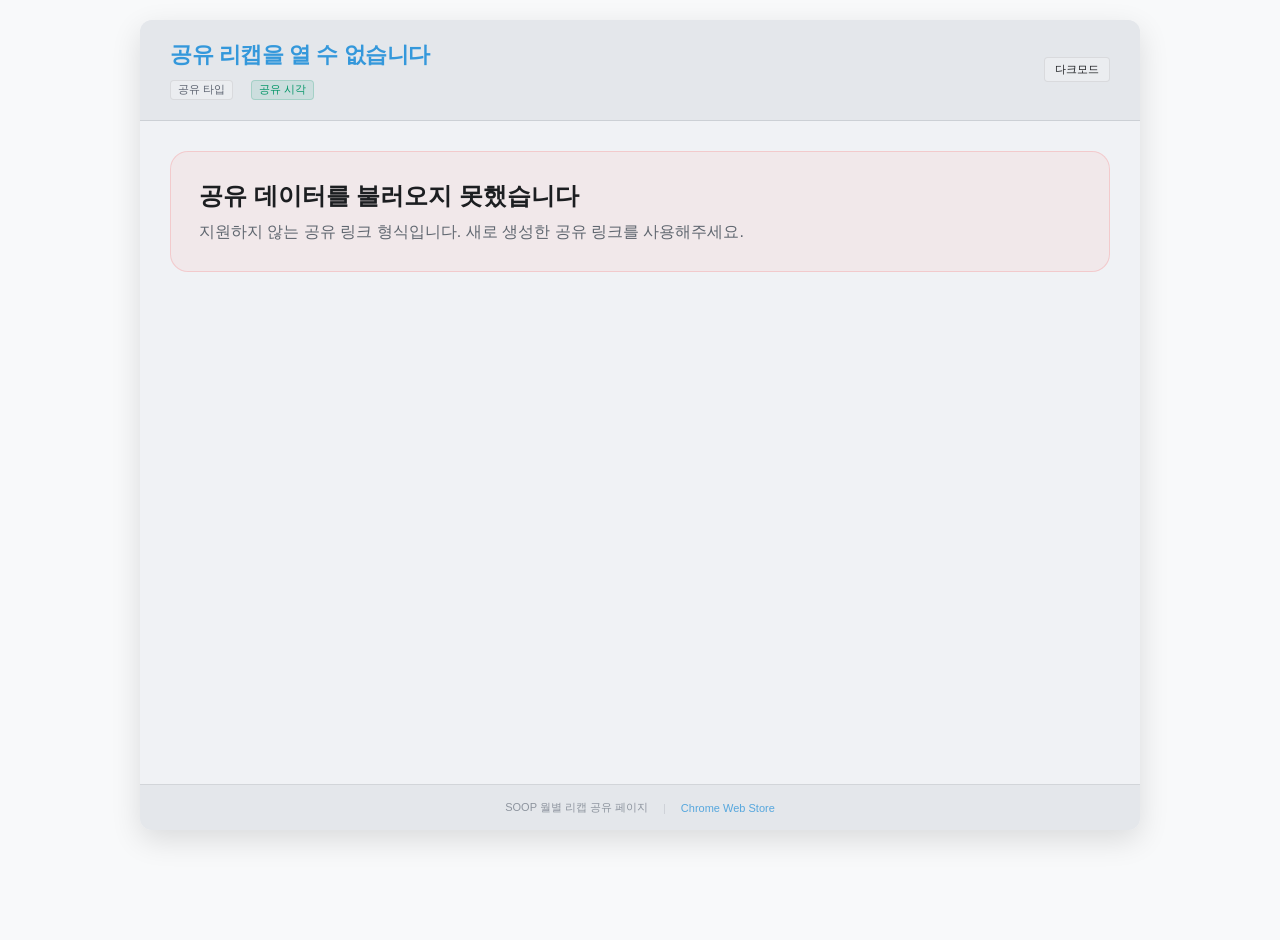
==== share.html @ abe5d18b "Use badge styles for share header meta" ====
<!DOCTYPE html>
<html lang="ko">

<head>
    <meta charset="UTF-8">
    <meta name="viewport" content="width=device-width, initial-scale=1.0">
    <title>SOOP Recap Share</title>
    <link rel="stylesheet" href="share.css">
</head>

<body class="light-theme">
        <div id="recap-container" class="share-recap-container">
        <div class="recap-modal-header">
            <div class="share-header-copy">
                <h1 id="share-title">월별 방송 데이터 리캡</h1>
                <div class="share-header-meta" aria-label="공유 메타 정보">
                    <span id="share-header-type" class="badge-base badge-all">공유 타입</span>
                    <span id="share-header-time" class="badge-base badge-complete">공유 시각</span>
                </div>
            </div>
            <div class="recap-modal-header-buttons">
                <button id="share-theme-toggle" type="button" aria-pressed="false">다크모드</button>
            </div>
        </div>

        <div class="recap-modal-body">
            <div id="share-error" class="share-error" hidden>
                <h2>공유 데이터를 불러오지 못했습니다</h2>
                <p id="share-error-message">링크 형식이 올바른지 다시 확인해주세요.</p>
            </div>

            <div id="share-content" hidden>
                <div class="share-proof-banner">
                    <span class="share-proof-label">인증 메시지</span>
                    <p id="share-proof-message-display" class="share-proof-message-display">-</p>
                </div>

                <div class="key-stats-grid share-key-stats-grid">
                    <article class="stat-card time">
                        <div class="label">총 시청시간</div>
                        <div class="value" id="summary-total-time">-</div>
                    </article>
                    <article class="stat-card days">
                        <div class="label">출석일</div>
                        <div class="value" id="summary-attendance">-</div>
                        </article>
                    </div>

                <section class="recap-section expanded">
                    <div class="recap-section-header">
                        <div class="recap-section-title">채널 순위 TOP 10</div>
                    </div>
                    <div class="recap-section-body share-section-body-visible">
                        <div id="ranking-list" class="rank-list share-rank-list"></div>
                    </div>
                </section>
            </div>
        </div>

        <div class="recap-footer">
            <span>SOOP 월별 리캡 공유 페이지</span>
            <span class="separator">|</span>
            <a href="https://chromewebstore.google.com/detail/soop-%EC%9B%94%EB%B3%84-%EB%A6%AC%EC%BA%A1/pncpjgfglndfmeamgbfjkdabogaikmio" target="_blank" rel="noreferrer noopener">Chrome Web Store</a>
        </div>
    </div>

    <script src="share.js" defer></script>
</body>

</html>
---- share.css ----
/* =================================================================
    테마 시스템 (Theme System Variables)
================================================================= */
:root {
    /* Dark Mode (Default) */
    --recap-bg-panel: #1f1f23;
    --recap-bg-header: #1f1f23;
    --recap-bg-body: #323239; /* Lighter background for body */
    --recap-bg-card: rgba(255, 255, 255, 0.08);
    --recap-bg-glass: rgba(255, 255, 255, 0.12);
    --recap-text-primary: #efeff1;
    --recap-text-secondary: #9ca3af;
    --recap-text-dim: #71717a;
    --recap-border: #66666e;
    --recap-border-soft: rgba(255, 255, 255, 0.08);
    --recap-accent: #5dade2;
    --recap-accent-soft: rgba(93, 173, 226, 0.45);
    --recap-shadow: rgba(0, 0, 0, 0.5);
    --recap-hover: #2e2e33;
    --recap-bg-card-hover: #1f1f23; /* Opaque deeper black for smooth transition */
}

.light-theme {
    /* Light Mode Overrides (Darker/Sleeker) */
    --recap-bg-panel: #f0f2f5;
    --recap-bg-header: #e4e7eb;
    --recap-bg-body: #f8f9fa; /* Light mode body background */
    --recap-bg-card: #f8f9fa; /* Softer off-white */
    --recap-bg-glass: rgba(255, 255, 255, 0.5); /* More translucent for soft look */
    --recap-text-primary: #1c1e21;
    --recap-text-secondary: #606770;
    --recap-text-dim: #8d949e;
    --recap-border: #ccd0d5;
    --recap-border-soft: rgba(0, 0, 0, 0.08); /* Darker border */
    --recap-accent: #3498db;
    --recap-accent-soft: rgba(52, 152, 219, 0.35);
    --recap-shadow: rgba(0, 0, 0, 0.12); /* Slightly stronger shadow */
    --recap-hover: #ebedf0;
    --recap-bg-card-hover: rgba(255, 255, 255, 0.8); /* Lighter on hover */
}

/* =================================================================
    모달 (Modal) 기본 스타일
================================================================= */
#recap-modal-backdrop {
    position: fixed;
    top: 0;
    left: 0;
    width: 100%;
    height: 100%;
    background-color: rgba(0, 0, 0, 0.6);
    z-index: 10000;
    display: flex;
    justify-content: center;
    align-items: center;
}

#recap-modal-panel {
    background-color: var(--recap-bg-panel);
    color: var(--recap-text-primary);
    width: 90%;
    max-width: 1000px;
    height: 90vh;
    border-radius: 12px;
    box-shadow: 0 10px 30px var(--recap-shadow);
    display: flex;
    flex-direction: column;
    overflow: hidden;
}

/* =================================================================
    이미지 렌더링 최적화 (Image Rendering Optimization)
================================================================= */
#recap-modal-panel img {
    image-rendering: -webkit-optimize-contrast; /* For Chrome/Webkit aliasing */
    image-rendering: high-quality;               /* Standard high-quality downscaling */
    backface-visibility: hidden;                /* Force GPU rendering to reduce jaggy edges */
    transform: translateZ(0);                   /* Hardware acceleration hint */
    object-fit: cover;                          /* Base fallback for aspect ratio */
    aspect-ratio: 1 / 1;                        /* Force square rendering */
}



/* =================================================================
    접근성 (Accessibility) 공통 스타일
================================================================= */
button:focus-visible,
select:focus-visible,
input:focus-visible {
    outline: 2px solid var(--recap-accent);
    outline-offset: 2px;
}

.recap-modal-header {
    padding: 15px 25px;
    border-bottom: 1px solid var(--recap-border);
    background-color: var(--recap-bg-header);
    display: flex;
    justify-content: space-between;
    align-items: center;
    flex-shrink: 0;
}

.recap-modal-header h1 {
    margin: 0;
    font-size: 20px;
    color: var(--recap-accent);
}

.recap-modal-header-buttons {
    display: flex;
    align-items: center;
    gap: 10px;
}

/* 헤더 아이콘 버튼 공통 스타일 */
/* 헤더 버튼 스타일 (텍스트) */
.recap-modal-header-buttons button {
    background-color: var(--recap-hover);
    border: 1px solid var(--recap-border-soft);
    color: var(--recap-text-primary);
    font-size: 11px;
    font-weight: 500;
    cursor: pointer;
    padding: 4px 10px;
    border-radius: 4px;
    display: inline-flex;
    align-items: center;
    justify-content: center;
    transition: all 0.2s cubic-bezier(0.4, 0, 0.2, 1);
    height: auto;
}

.recap-modal-header-buttons button:hover {
    background-color: var(--recap-hover);
    border-color: var(--recap-accent);
    color: var(--recap-accent);
    box-shadow: 0 2px 4px var(--recap-shadow);
}

.recap-modal-header-buttons button:active {
    transform: scale(0.98);
}

#recap-import-input {
    display: none;
}

.recap-modal-controls {
    display: flex;
    justify-content: center;
    align-items: center;
    gap: 15px;
    padding: 20px;
    border-bottom: 1px solid var(--recap-border);
    flex-shrink: 0;
}

.recap-modal-controls select,
#recap-fetch-button {
    padding: 10px 20px;
    border-radius: 8px;
    border: 1px solid var(--recap-border-soft);
    background-color: var(--recap-hover);
    color: var(--recap-text-primary);
    font-size: 15px;
    font-weight: 600;
    transition: all 0.25s cubic-bezier(0.4, 0, 0.2, 1);
    cursor: pointer;
}

#recap-fetch-button {
    background: linear-gradient(135deg, var(--recap-accent), #2980b9);
    color: white;
    border: none;
    box-shadow: 0 4px 12px var(--recap-shadow);
    padding: 10px 25px; /* Slightly wider */
}

.light-theme #recap-fetch-button {
    background: linear-gradient(135deg, #3498db, #2980b9);
    box-shadow: 0 4px 10px rgba(52, 152, 219, 0.3);
}

#recap-fetch-button:hover {
    transform: translateY(-1px);
    filter: brightness(1.1);
    box-shadow: 0 6px 20px var(--recap-shadow);
}

.light-theme #recap-fetch-button:hover {
    box-shadow: 0 6px 15px rgba(52, 152, 219, 0.4);
}

#recap-fetch-button:active {
    transform: translateY(1px) scale(0.98);
    box-shadow: 0 2px 8px var(--recap-shadow);
}

.recap-modal-body {
    padding: 20px;
    overflow-y: auto;
    flex-grow: 1;
}

#recap-loader {
    text-align: center;
    padding: 40px;
    font-size: 18px;
}

/* =================================================================
    섹션 (Section) 공통 스타일
================================================================= */
#recap-content-wrapper {
    display: flex;
    flex-direction: column;
    gap: 60px;
    padding: 30px 0;
}

/* 초기 안내 가이드 섹션 */
.recap-guide-container {
    display: flex;
    flex-direction: column;
    align-items: center;
    padding: 60px 20px;
    text-align: center;
    min-height: 480px;
    animation: fadeIn 0.6s ease-out;
}

.recap-guide-main {
    margin-bottom: 40px;
}

.recap-guide-title {
    font-size: 22px;
    font-weight: 800;
    color: var(--recap-text-primary);
    margin-bottom: 12px;
    letter-spacing: -0.5px;
}

.recap-guide-subtitle {
    font-size: 15px;
    color: var(--recap-text-secondary);
    line-height: 1.6;
}

.recap-guide-notice {
    max-width: 640px;
    padding: 24px;
    background-color: var(--recap-bg-body);
    border: 1px solid var(--recap-border-soft);
    border-radius: 16px;
    font-size: 13.5px;
    color: var(--recap-text-secondary);
    line-height: 1.7;
    text-align: left;
    position: relative;
    box-shadow: 0 10px 30px var(--recap-shadow);
}

.light-theme .recap-guide-notice {
    background-color: #fff;
    border-color: var(--recap-border);
    color: var(--recap-text-primary);
    box-shadow: 0 4px 20px rgba(0, 0, 0, 0.05);
}

.recap-guide-notice h3 {
    margin: 0 0 12px 0;
    font-size: 15px;
    font-weight: 800;
    color: var(--recap-accent);
    display: flex;
    align-items: center;
    gap: 8px;
}

.light-theme .recap-guide-notice h3 {
    color: #2980b9;
}

.recap-guide-notice p {
    margin: 6px 0;
}

.recap-guide-link {
    display: inline-block;
    margin-top: 10px;
    color: var(--recap-accent);
    text-decoration: none;
    font-weight: 600;
    border-bottom: 1px solid transparent;
    transition: all 0.2s ease;
}

.recap-guide-link:hover {
    border-bottom-color: var(--recap-accent);
    opacity: 0.8;
}

@keyframes fadeIn {
    from { opacity: 0; transform: translateY(10px); }
    to { opacity: 1; transform: translateY(0); }
}

.recap-section-header {
    display: flex;
    align-items: center;
    justify-content: space-between;
    margin-bottom: 12px;
    cursor: pointer;
    padding: 4px 8px;
    margin: -4px -8px 12px -8px;
    border-radius: 8px;
    transition: background-color 0.2s ease;
}

.recap-section-header:hover {
    background-color: var(--recap-hover);
}

.recap-show-more-btn {
    width: 100%;
    margin-top: 15px;
    padding: 10px;
    background: transparent !important;
    border: 1px solid var(--recap-border-soft) !important;
    color: var(--recap-text-secondary) !important;
    border-radius: 12px !important;
    font-size: 13px !important;
    font-weight: 600 !important;
    cursor: pointer !important;
    transition: all 0.2s ease;
    display: flex !important;
    align-items: center;
    justify-content: center;
    gap: 8px;
}

.recap-show-more-btn:hover {
    background-color: var(--recap-hover) !important;
    border-color: var(--recap-accent) !important;
    color: var(--recap-accent) !important;
    transform: translateY(-2px);
    box-shadow: 0 4px 12px var(--recap-shadow);
}

.recap-show-more-btn svg {
    transition: transform 0.3s ease;
}

.recap-show-more-btn.active svg {
    transform: rotate(180deg);
}

.recap-section {
    background-color: #121215;
    backdrop-filter: blur(15px);
    border: 1px solid var(--recap-border-soft);
    border-radius: 16px;
    padding: 25px;
    box-shadow: 0 4px 20px var(--recap-shadow);
    display: flex;
    flex-direction: column;
    gap: 20px;
    transition: transform 0.3s ease, box-shadow 0.3s ease;
    margin: 20px 0;
}

.light-theme .recap-section {
    background-color: var(--recap-bg-glass);
}

.recap-section:last-child {
    margin-bottom: 0;
}

.recap-section:hover {
    box-shadow: 0 8px 30px var(--recap-shadow);
}

.recap-section-header {
    display: flex;
    justify-content: space-between;
    align-items: center;
    margin-bottom: 5px;
}

.recap-section-title {
    font-size: 16px;
    font-weight: 800;
    color: var(--recap-accent);
    display: flex;
    align-items: center;
    gap: 10px;
    flex-shrink: 0;
}

.toggle-indicator {
    color: var(--recap-text-dim);
    transition: transform 0.3s cubic-bezier(0.4, 0, 0.2, 1);
    display: flex;
    align-items: center;
    justify-content: center;
}

.recap-section.expanded .toggle-indicator {
    transform: rotate(180deg);
    color: var(--recap-accent);
}

.recap-section-title svg {
    color: var(--recap-accent);
}

.recap-section-title::after {
    content: '';
    display: block;
    width: 20px;
    height: 2px;
    background: var(--recap-accent);
    border-radius: 2px;
    margin-left: 5px;
    opacity: 0.5;
}

.recap-section-body {
    max-height: 0;
    overflow: hidden;
    opacity: 0;
    display: flex;
    flex-direction: column;
    transition: max-height 0.4s cubic-bezier(0.4, 0, 0.2, 1), opacity 0.3s ease, margin-top 0.4s ease;
    margin-top: 0;
}

.recap-section.expanded .recap-section-body {
    max-height: 5000px;
    /* 충분히 큰 값으로 설정 */
    opacity: 1;
}

.section-label {
    font-size: 24px;
    font-weight: bold;
    text-align: center;
    margin-bottom: 20px;
    color: var(--recap-text-primary);
}

#screenshot-title-temp {
    font-size: 24px;
    font-weight: bold;
    text-align: center;
    margin-bottom: 20px;
    color: var(--recap-text-primary);
}

/* =================================================================
   콘텐츠 공통 스타일
================================================================= */
.section-title {
    font-size: 20px;
    font-weight: bold;
    margin-bottom: 15px;
}

.expand-button {
    width: 100%;
    padding: 10px;
    background-color: var(--recap-hover);
    color: var(--recap-text-primary);
    border: 1px solid var(--recap-border);
    border-radius: 6px;
    cursor: pointer;
    margin-top: 15px;
    margin-bottom: 10px;
}

.recap-profile-header {
    display: flex;
    align-items: center;
    gap: 20px;
    margin-bottom: 20px;
}

.recap-profile-header .profile-pic {
    width: 70px;
    height: 70px;
    border-radius: 50%;
    border: 3px solid var(--recap-accent);
}

.recap-profile-header .profile-name {
    font-size: 24px;
    font-weight: bold;
}

/* =================================================================
   ✨ 재사용 가능한 효과 (Shine Effect)
================================================================= */
@keyframes shine {
    100% {
        left: 200%;
    }
}

/* 그림자 효과가 필요한 요소에 이 클래스를 추가합니다. */
.shine-effect {
    /* CSS 변수를 사용하여 그림자 색상 정의 (JS에서 동적 주입 위함) */
    --shine-color-solid: rgb(181, 164, 46);
    --shine-color-glow: rgba(255, 202, 97, 0.4);
    --shine-color-glow-outer: rgba(181, 164, 46, 0.2);

    box-shadow: 0 0 15px var(--shine-color-glow), 0 0 30px var(--shine-color-glow-outer);
    border: 1px solid var(--shine-color-solid);
}

/* 반짝이는 애니메이션 효과 (::before 가상요소 사용) */
.stat-card.days.perfect-attendance::before,
.shine-effect .streamer-card-bg::before {
    content: '';
    position: absolute;
    top: 0;
    left: -100%;
    width: 100%;
    height: 100%;
    background: linear-gradient(120deg, rgba(255, 255, 255, 0) 20%, rgba(255, 255, 255, 0.3) 50%, rgba(255, 255, 255, 0) 80%);
    z-index: 1;
    animation: shine 3s infinite linear;
    transform: skewX(-25deg);
}


/* =================================================================
   핵심 통계 카드 (Key Stats)
================================================================= */
.key-stats-grid {
    display: grid;
    grid-template-columns: 1fr 1fr;
    gap: 20px;
    margin-bottom: 20px;
}

.stat-card {
    border-radius: 12px;
    padding: 24px 20px;
    text-align: center;
    color: var(--recap-text-primary);
    background: var(--recap-bg-glass);
    backdrop-filter: blur(12px);
    -webkit-backdrop-filter: blur(12px);
    border: 1px solid var(--recap-border-soft);
    box-shadow: 0 8px 32px 0 var(--recap-shadow);
    transition: all 0.3s cubic-bezier(0.4, 0, 0.2, 1);
    position: relative;
    overflow: hidden;
}

.stat-card:hover {
    transform: translateY(-4px);
    border-color: var(--recap-accent);
    box-shadow: 0 12px 40px 0 var(--recap-shadow);
}

/* --- Dark Mode (Default) --- */
.stat-card.time {
    background: linear-gradient(135deg, rgba(255, 154, 158, 0.35) 0%, var(--recap-bg-glass) 100%);
    border-color: rgba(255, 154, 158, 0.4);
}

.stat-card.days {
    background: linear-gradient(135deg, rgba(82, 172, 230, 0.5) 0%, var(--recap-bg-glass) 100%);
    border-color: rgba(82, 172, 230, 0.6);
}

/* --- Light Mode Overrides --- */
.light-theme .stat-card.time {
    background: linear-gradient(135deg, #ffd6d6 0%, #f7f9fa 100%);
    border-color: #ff9a9e;
    box-shadow: 0 4px 15px rgba(255, 154, 158, 0.2);
}

.light-theme .stat-card.days {
    background: linear-gradient(135deg, #d8eeff 0%, #f7f9fa 100%);
    border-color: #3498db;
    box-shadow: 0 4px 15px rgba(52, 152, 219, 0.2);
}

.stat-card.days.perfect-attendance {
    box-shadow: 0 0 25px var(--recap-accent-soft);
    border: 2px solid var(--recap-accent);
}

.stat-gauge-container {
    width: 100%;
    height: 6px;
    background: rgba(255, 255, 255, 0.1);
    border-radius: 10px;
    margin-top: 15px;
    overflow: hidden;
    position: relative;
}

.stat-gauge-fill {
    height: 100%;
    border-radius: 10px;
    transition: width 1s cubic-bezier(0.34, 1.56, 0.64, 1);
    background: linear-gradient(90deg, var(--recap-accent), #a1c4fd);
    border: none !important;
    outline: none !important;
    box-shadow: none !important;
}

.stat-card.time .stat-gauge-fill {
    background: linear-gradient(90deg, #ff9a9e, #fad0c4);
    box-shadow: 0 0 10px rgba(255, 154, 158, 0.4);
}

.stat-card.days .stat-gauge-fill {
    background: linear-gradient(90deg, #3498db, #a1c4fd);
    box-shadow: 0 0 10px rgba(52, 152, 219, 0.4);
}

.stat-card .label {
    font-size: 14px;
    opacity: 0.8;
}

.stat-card .value {
    font-size: 48px;
    font-weight: bold;
    line-height: 1.1;
}

.stat-card .unit {
    font-size: 24px;
    margin-left: 5px;
}

/* =================================================================
   많이 본 방송 (Top Streamers)
================================================================= */

.top-streamers-container {
    display: flex;
    gap: 15px;
    height: 320px;
    margin-bottom: 15px;
}

.streamer-card {
    background-color: var(--recap-bg-glass);
    border: 1px solid var(--recap-border-soft); /* 1px width, dynamic color applied via JS */
    border-radius: 16px;
    padding: 20px;
    display: flex;
    flex-direction: column;
    align-items: center;
    justify-content: center;
    gap: 15px;
    position: relative;
    overflow: hidden;
    transition: all 0.3s cubic-bezier(0.4, 0, 0.2, 1);
    backdrop-filter: blur(12px);
    -webkit-backdrop-filter: blur(12px);
    box-shadow: 0 4px 20px var(--recap-shadow);
    z-index: 10;
}

.light-theme .streamer-card {
    background-color: rgba(215, 218, 222, 0.98); /* Further deepened off-grey for even better contrast */
    box-shadow: 0 4px 15px rgba(0, 0, 0, 0.1);
}

.streamer-card:hover {
    transform: translateY(-8px);
    box-shadow: 0 12px 30px var(--recap-shadow);
    border-color: var(--recap-accent);
}

.streamer-card-bg {
    position: absolute;
    top: 0;
    left: 0;
    width: 100%;
    height: 100%;
    z-index: -1;
    opacity: 0.8;
    background-size: cover;
    background-position: center;
    transition: transform 0.5s ease;
}

.streamer-card-content {
    position: relative;
    z-index: 2;
    color: #fff; /* Default white for dark mode */
    text-align: center;
    text-shadow: 0 1px 4px rgba(0,0,0,0.3);
}

.light-theme .streamer-card-content {
    color: var(--recap-text-primary);
    text-shadow: none; /* Shadow removed for cleaner look in light mode */
}

.streamer-card-avatar {
    width: 65%;
    max-width: 110px;
    height: auto;
    aspect-ratio: 1 / 1;
    border-radius: 50%;
    border: 1px solid var(--recap-border-soft);
    box-shadow: 0 4px 10px var(--recap-shadow);
    object-fit: cover;
    z-index: 2;
    transition: transform 0.3s ease;
}

.streamer-card-name,
.streamer-card-time {
    text-shadow: 0 2px 4px rgba(0, 0, 0, 0.5); /* Softened shadow for dark mode */
}

.light-theme .streamer-card-name,
.light-theme .streamer-card-time {
    text-shadow: none !important; /* Sharp text for light mode */
}

.streamer-card-name {
    font-weight: bold;
}

.streamer-card-time {
    opacity: 0.95;
}

.streamer-col-1 {
    flex: 2;
}

.streamer-col-2 {
    flex: 1;
}

.streamer-col-3 {
    flex: 1;
    display: flex;
    flex-direction: column;
    gap: 15px;
}

.streamer-col-3 .streamer-card {
    flex: 1;
}

.streamer-col-1 .streamer-card-avatar {
    width: 75%;
    max-width: 180px;
    height: auto;
    aspect-ratio: 1 / 1;
    margin-bottom: 18px;
}

.streamer-col-2 .streamer-card-avatar {
    width: 70%;
    max-width: 150px;
    height: auto;
    aspect-ratio: 1 / 1;
    margin-bottom: 15px;
}

.streamer-col-3 .streamer-card-avatar {
    width: 65%;
    max-width: 110px;
    height: auto;
    aspect-ratio: 1 / 1;
    margin-bottom: 10px;
}

.streamer-col-1 .streamer-card-name {
    font-size: 40px;
}

.streamer-col-1 .streamer-card-time {
    font-size: 30px;
    margin-top: 5px;
}

.streamer-col-2 .streamer-card-name {
    font-size: 30px;
}

.streamer-col-2 .streamer-card-time {
    font-size: 20px;
    margin-top: 5px;
}

.streamer-col-3 .streamer-card-name {
    font-size: 20px;
}

.streamer-col-3 .streamer-card-time {
    font-size: 16px;
}

/* 1등 카드 아바타에 글로우 효과 적용 */
.streamer-card[data-rank="1"] .streamer-card-avatar {
    --rank1-border-color: #ffd760;
    /* ❗ 애니메이션을 위한 기본 색상 변수 추가 (rgba 사용) */
    --rank1-glow-color-start: rgba(255, 215, 96, 0.5);
    --rank1-glow-color-end: rgba(255, 215, 96, 0.7);

    border-color: var(--rank1-border-color);
}

/* =================================================================
   카테고리 (Category)
================================================================= */
.category-grid {
    display: grid;
    grid-template-columns: repeat(auto-fill, minmax(140px, 1fr)); /* Use auto-fill to prevent stretching */
    gap: 15px;
}

.category-grid+.category-grid {
    margin-top: 15px;
}

.category-card {
    border-radius: 8px;
    background-size: cover;
    background-position: center;
    position: relative;
    overflow: hidden;
    display: flex;
    flex-direction: column;
    justify-content: flex-end;
    padding: 10px;
    background-color: var(--recap-bg-card);
    aspect-ratio: 3 / 4;
    cursor: pointer;
    transition: transform 0.2s ease, box-shadow 0.2s ease;
}

.category-card:hover {
    transform: translateY(-2px);
    box-shadow: 0 4px 12px var(--recap-shadow);
}

.category-card::after {
    content: '';
    position: absolute;
    top: 0;
    left: 0;
    right: 0;
    bottom: 0;
    background: linear-gradient(to top, rgba(0, 0, 0, 0.8) 0%, rgba(0, 0, 0, 0) 50%);
    border-radius: 8px;
}

.category-info {
    z-index: 2;
    color: white;
    font-weight: bold;
    font-size: 14px;
    text-shadow: 1px 1px 3px rgba(0, 0, 0, 0.7);
}

.category-info .rank {
    font-size: 18px;
}

.category-info .percent {
    font-size: 12px;
    opacity: 0.8;
}


/* =================================================================
   기타 정보 및 차트 (Other Info & Charts)
================================================================= */
/* Rankings Styling */
.rank-item-more {
    display: none;
}

.recap-section.expanded .rank-item-more {
    display: flex;
}

.rank-list {
    display: flex;
    flex-direction: column;
    gap: 8px;
    padding: 15px;
    background: #1c1c21; /* Lightened from #111114 (Layer 2) */
    border-radius: 12px;
    border: 1px solid var(--recap-border-soft);
    box-shadow: 0 4px 12px var(--recap-shadow);
}

.light-theme .rank-list {
    background-color: var(--recap-bg-panel); /* Matched with calendar's light theme background */
    border-color: var(--recap-border);
}

.rank-item {
    position: relative;
    display: flex;
    align-items: center;
    padding: 10px 16px;
    background: var(--recap-hover); /* Using a more distinct hover-like color for items */
    border-radius: 8px;
    overflow: hidden;
    transition: all 0.2s ease;
}

.rank-item:hover {
    transform: translateX(5px);
    background: var(--recap-bg-card);
}

.rank-item-bar {
    position: absolute;
    top: 0;
    left: 0;
    height: 100%;
    /* Clean, solid gradient (removed sparkle/glow) */
    background: linear-gradient(90deg, 
        rgba(93, 173, 226, 0.7) 0%, 
        rgba(93, 173, 226, 0.3) 100%
    );
    z-index: 1;
    transition: width 1.2s cubic-bezier(0.34, 1.56, 0.64, 1);
}

.rank-item:hover .rank-item-bar {
    /* Increased vibrancy on hover while remaining flat */
    background: linear-gradient(90deg, 
        rgba(93, 173, 226, 0.9) 0%, 
        rgba(93, 173, 226, 0.5) 100%
    );
}

.rank-item-content {
    position: relative;
    z-index: 2;
    display: flex;
    align-items: center;
    width: 100%;
    gap: 15px;
}

.rank-item-number {
    font-size: 15px;
    font-weight: 800; /* Bolder for maximum readability */
    color: var(--recap-text-primary); /* Brighter color */
    width: 28px;
    font-style: italic;
    opacity: 1; /* Ensure full visibility */
    letter-spacing: -0.5px;
}

.rank-item[data-rank="1"] .rank-item-number {
    color: #ffca28; /* Brighter gold */
    font-size: 20px;
    text-shadow: 0 0 10px rgba(255, 202, 40, 0.4);
}

.rank-item[data-rank="2"] .rank-item-number {
    color: #e0e0e0; /* Brighter silver */
    font-size: 18px;
    text-shadow: 0 0 8px rgba(255, 255, 255, 0.2);
}

.rank-item[data-rank="3"] .rank-item-number {
    color: #cd7f32; /* Richer bronze */
    font-size: 17px;
    text-shadow: 0 0 8px rgba(205, 127, 50, 0.3);
}

.light-theme .rank-item-number {
    color: var(--recap-text-primary); /* Use primary text for better contrast in light mode */
}

.light-theme .rank-item[data-rank="2"] .rank-item-number {
    color: #7f8c8d; /* Much darker silver for light theme */
}

.light-theme .rank-item[data-rank="3"] .rank-item-number {
    color: #a0522d; /* Much darker bronze for light theme */
}

.rank-item-avatar {
    width: 36px;
    height: 36px;
    border-radius: 50%;
    border: 2px solid var(--recap-border-soft);
    background-color: var(--recap-bg-card);
    object-fit: cover;
    aspect-ratio: 1 / 1;
}

.rank-item-name {
    font-size: 15px;
    font-weight: 600;
    color: var(--recap-text-primary);
}

.rank-item-stats {
    margin-left: auto;
    display: flex;
    flex-direction: column;
    align-items: flex-end;
    gap: 2px;
    text-align: right;
}

.rank-item-time {
    font-size: 15px;
    font-weight: bold;
    color: var(--recap-accent);
    line-height: 1.2;
}

.rank-item-time span {
    font-size: 11px;
    color: var(--recap-text-secondary);
    font-weight: normal;
    margin-left: 1px;
}

.rank-item-share {
    font-size: 11px;
    color: var(--recap-text-secondary);
    font-weight: 500;
    opacity: 0.8;
}

.share-percent {
    color: var(--recap-text-primary);
    font-weight: 600;
    margin-left: 4px;
}

/* Compact Rank Items (Rank 5+) */
.rank-item.compact {
    padding: 6px 12px;
}

.rank-item.compact .rank-item-content {
    gap: 10px;
}

.rank-item.compact .rank-item-avatar {
    width: 28px;
    height: 28px;
    border-width: 1px;
}

.rank-item.compact .rank-item-number {
    width: 20px;
    font-size: 12px;
}

.rank-item.compact .rank-item-name {
    font-size: 13px;
}

.rank-item.compact .rank-item-time {
    font-size: 13px;
}

.rank-item.compact .rank-item-share {
    font-size: 10px;
}

/* Calendar View Styles */
.calendar-wrapper {
    width: 100%;
    margin-top: 10px;
    background-color: #1c1c21; /* Lightened from #111114 (Layer 2) */
    border: 1px solid var(--recap-border-soft);
    border-radius: 12px;
    padding: 15px;
    box-sizing: border-box;
    box-shadow: 0 4px 12px var(--recap-shadow);
}

.light-theme .calendar-wrapper {
    background-color: var(--recap-bg-panel); /* More distinct gray in light mode */
    border-color: var(--recap-border);
}

.calendar-header {
    display: grid;
    grid-template-columns: repeat(7, 1fr);
    text-align: center;
    font-weight: bold;
    margin-bottom: 10px;
    color: var(--recap-text-secondary);
}

.calendar-header div.sunday {
    color: #ff6b6b;
}

.calendar-grid {
    display: grid;
    grid-template-columns: repeat(7, 1fr);
    gap: 8px;
}

.calendar-day {
    aspect-ratio: 1;
    background-color: rgba(255, 255, 255, 0.02);
    border: 1px solid var(--recap-border);
    border-radius: 8px;
    position: relative;
    overflow: hidden;
    transition: all 0.2s cubic-bezier(0.4, 0, 0.2, 1);
    cursor: pointer;
    box-sizing: border-box;
    background-clip: padding-box;
}

.calendar-day.empty {
    background-color: transparent;
    pointer-events: none;
}

/* Date Number Position */
.calendar-day .date {
    position: absolute;
    top: 4px;
    left: 6px;
    font-size: 11px;
    font-weight: bold;
    color: var(--recap-text-secondary);
    z-index: 2;
    text-shadow: 0px 0px 2px var(--recap-bg-panel);
}

.calendar-day.has-data .date {
    color: var(--recap-text-primary);
}

/* Vertical Bar */
.calendar-bar {
    position: absolute;
    bottom: 1px;
    left: 1px;
    width: calc(100% - 2px);
    max-height: calc(100% - 2px);
    /* Matched with rank-item-bar style (vibrant but flat) */
    background: linear-gradient(to top, 
        rgba(93, 173, 226, 0.8) 0%, 
        rgba(93, 173, 226, 0.35) 100%
    );
    transition: height 0.6s cubic-bezier(0.34, 1.56, 0.64, 1), opacity 0.2s, border-radius 0.2s;
    border-radius: 0 0 7px 7px;
}

.calendar-bar.full {
    border-radius: 7px;
}

/* Hover Effects */
.calendar-day:not(.no-data):hover {
    border-color: var(--recap-accent);
    transform: translateY(-2px);
    z-index: 10;
    box-shadow: 0 8px 16px var(--recap-shadow);
    background-color: var(--recap-bg-card);
}

.calendar-day:not(.no-data):hover .calendar-bar {
    /* Increased vibrancy on hover */
    background: linear-gradient(to top, 
        rgba(93, 173, 226, 0.95) 0%, 
        rgba(93, 173, 226, 0.5) 100%
    );
}

.calendar-day.no-data {
    opacity: 0.3;
}

/* Avatar in Calendar */
.calendar-avatar-container {
    position: absolute;
    top: 5%;
    right: 5%;
    z-index: 5;
    width: 35%;
    max-width: 40px;
    height: auto;
    aspect-ratio: 1 / 1;
}

.calendar-avatar {
    width: 100%;
    height: 100%;
    border-radius: 50%;
    object-fit: cover;
    border: 1px solid var(--recap-border-soft);
    box-shadow: 0 2px 4px var(--recap-shadow);
}

.calendar-avatar-placeholder {
    width: 100%;
    height: 100%;
    border-radius: 50%;
    background-color: rgba(255, 255, 255, 0.1);
}

/* --- Calendar Custom Tooltip --- */
.calendar-tooltip {
    position: fixed;
    z-index: 10000;
    pointer-events: none;
    background: var(--recap-bg-panel);
    backdrop-filter: blur(10px);
    border: 1px solid var(--recap-border-soft);
    border-radius: 12px;
    padding: 12px 16px;
    color: var(--recap-text-primary);
    box-shadow: 0 10px 25px var(--recap-shadow);
    display: none;
    min-width: 200px;
    transition: opacity 0.2s ease, transform 0.2s ease;
    opacity: 0;
    transform: translateY(10px);
}

.calendar-tooltip.visible {
    display: block;
    opacity: 1;
    transform: translateY(0);
}

.calendar-tooltip .tooltip-date {
    font-size: 14px;
    font-weight: bold;
    color: var(--recap-accent);
    margin-bottom: 8px;
    border-bottom: 1px solid var(--recap-border-soft);
    padding-bottom: 6px;
}

.calendar-tooltip .tooltip-stat {
    display: flex;
    align-items: center;
    gap: 10px;
    margin-bottom: 8px;
}

.calendar-tooltip .tooltip-label {
    font-size: 12px;
    color: var(--recap-text-secondary);
    width: 60px;
}

.calendar-tooltip .tooltip-value {
    font-size: 14px;
    font-weight: 500;
}

.calendar-tooltip .tooltip-streamer {
    display: flex;
    align-items: center;
    gap: 8px;
    margin-top: 4px;
    background: var(--recap-bg-card);
    padding: 6px 10px;
    border-radius: 8px;
}

.calendar-tooltip .tooltip-streamer-avatar {
    width: 24px;
    height: 24px;
    border-radius: 50%;
    object-fit: cover; /* Maintain aspect ratio */
    border: 1px solid var(--recap-border-soft);
}

.calendar-tooltip .tooltip-streamer-name {
    font-size: 13px;
    font-weight: bold;
}

.calendar-tooltip .tooltip-streamer-time {
    font-size: 11px;
    color: var(--recap-text-secondary);
    margin-left: auto;
}

/* --- Rank Tooltip Styles --- */
.rank-tooltip {
    position: fixed;
    z-index: 10001;
    pointer-events: none;
    background: var(--recap-bg-panel);
    backdrop-filter: blur(12px);
    border: 1px solid var(--recap-border-soft);
    border-radius: 8px;
    padding: 8px 10px;
    color: var(--recap-text-primary);
    box-shadow: 0 8px 25px var(--recap-shadow);
    display: none;
    min-width: 140px;
    transition: opacity 0.25s cubic-bezier(0.4, 0, 0.2, 1), transform 0.25s cubic-bezier(0.4, 0, 0.2, 1);
    opacity: 0;
    transform: translateY(10px);
}

.rank-tooltip.visible {
    display: block;
    opacity: 1;
    transform: translateY(0);
}

.rank-tooltip-grid {
    display: grid;
    grid-template-columns: repeat(3, 1fr);
    gap: 6px;
}

.rank-tooltip-item {
    display: flex;
    flex-direction: column;
    align-items: center;
    gap: 4px;
    padding: 6px 4px;
    border-radius: 8px;
    background: rgba(255, 255, 255, 0.03);
    transition: background 0.2s ease, opacity 0.2s ease;
}

.rank-tooltip-item.is-zero {
    opacity: 0.25;
    filter: grayscale(1);
}

.rank-tooltip-item.rank-1 { border-top: 3px solid #ffcc33; }
.rank-tooltip-item.rank-2 { border-top: 3px solid #cccccc; }
.rank-tooltip-item.rank-3 { border-top: 3px solid #cd7f32; }

.rank-badge {
    width: 18px;
    height: 18px;
    border-radius: 50%;
    display: flex;
    align-items: center;
    justify-content: center;
    font-size: 10px;
    font-weight: 900;
    color: #1f1f23;
}

.rank-1 .rank-badge { background: linear-gradient(135deg, #ffcc33, #ffb31a); box-shadow: 0 2px 8px rgba(255, 204, 51, 0.4); }
.rank-2 .rank-badge { background: linear-gradient(135deg, #cccccc, #b3b3b3); box-shadow: 0 2px 8px rgba(204, 204, 204, 0.4); }
.rank-3 .rank-badge { background: linear-gradient(135deg, #cd7f32, #b87333); box-shadow: 0 2px 8px rgba(205, 127, 50, 0.4); }

.rank-value {
    font-size: 14px;
    font-weight: 800;
}

.rank-value span {
    font-size: 11px;
    font-weight: 400;
    color: var(--recap-text-secondary);
    margin-left: 2px;
}

.rank-tooltip-empty {
    text-align: center;
    color: var(--recap-text-dim);
    font-size: 13px;
    padding: 10px 0;
}


.light-theme .rank-badge {
    color: #fff;
}



/* 헤더 아이콘 버튼에 공유 버튼 추가 */
/* Removed duplicate 20px rule */
/* 인증 확인 UI 스타일 */
#recap-verify-container {
    padding: 30px;
    text-align: center;
}

#recap-verify-container h3 {
    margin-top: 0;
    color: var(--recap-text-secondary);
    font-weight: normal;
}

#recap-verify-input {
    width: 100%;
    height: 100px;
    background-color: var(--recap-bg-card);
    border: 1px solid var(--recap-border);
    color: var(--recap-text-primary);
    padding: 10px;
    border-radius: 8px;
    resize: vertical;
}

#recap-verify-button {
    padding: 10px 20px;
    font-size: 16px;
    background-color: #1abc9c;
    border-color: #1abc9c;
    color: white;
    border-radius: 6px;
    cursor: pointer;
}

#recap-verify-button:hover {
    background-color: #16a085;
}

/* 공유 카드 스타일 */
.share-card {
    border: 1px solid var(--recap-border);
    border-radius: 8px;
    margin: 10px;
}

.share-card-header {
    background-color: var(--recap-hover);
    padding: 15px;
    font-size: 18px;
    font-weight: bold;
    border-bottom: 1px solid var(--recap-border);
    border-radius: 8px 8px 0 0;
}

.share-card-body {
    padding: 20px;
    display: flex;
    flex-direction: column;
    gap: 20px;
}

.share-info-item {
    display: flex;
    justify-content: space-between;
    align-items: center;
}

.share-info-item.column {
    flex-direction: column;
    align-items: flex-start;
    gap: 10px;
}

.share-info-item .label {
    color: var(--recap-text-secondary);
}

.share-info-item .value {
    font-weight: bold;
    font-size: 18px;
}

.share-info-item .value.total-time {
    color: var(--recap-accent);
}

.share-info-item.proof {
    background-color: var(--recap-bg-card);
    padding: 15px;
    border-radius: 6px;
    flex-direction: column;
    align-items: flex-start;
    gap: 8px;
}

.share-info-item .value.proof-msg {
    font-size: 16px;
    font-weight: normal;
    color: var(--recap-text-primary);
}

.share-card-footer {
    background-color: #27ae60;
    color: white;
    text-align: center;
    padding: 10px;
    font-size: 14px;
    border-radius: 0 0 8px 8px;
}

.shared-streamer-list {
    list-style: none;
    padding: 0;
    width: 100%;
    margin: 0;
}

.shared-streamer {
    display: flex;
    align-items: center;
    padding: 8px 0;
    border-bottom: 1px solid var(--recap-border-soft);
}

.shared-streamer:last-child {
    border-bottom: none;
}

.shared-rank {
    color: var(--recap-text-secondary);
    width: 30px;
    font-style: italic;
}

.shared-name {
    flex-grow: 1;
}

.shared-time {
    color: var(--recap-text-secondary);
}

.share-manager-panel {
    max-width: 560px;
}

.share-manager-body {
    padding: 22px;
    display: flex;
    flex-direction: column;
    gap: 16px;
}

.share-manager-description {
    margin: 0;
    color: var(--recap-text-secondary);
    line-height: 1.5;
}

.share-summary-grid {
    display: grid;
    grid-template-columns: repeat(2, minmax(0, 1fr));
    gap: 12px;
}

.share-summary-item {
    background: var(--recap-bg-card);
    border: 1px solid var(--recap-border-soft);
    border-radius: 12px;
    padding: 14px 16px;
    display: flex;
    flex-direction: column;
    gap: 6px;
}

.share-summary-item .label {
    color: var(--recap-text-secondary);
    font-size: 13px;
}

.share-summary-item strong {
    color: var(--recap-text-primary);
    font-size: 17px;
}

.share-link-label {
    color: var(--recap-text-secondary);
    font-size: 13px;
    font-weight: 600;
}

.share-link-output {
    width: 100%;
    box-sizing: border-box;
    background-color: var(--recap-bg-card);
    border: 1px solid var(--recap-border);
    color: var(--recap-text-primary);
    padding: 12px 14px;
    border-radius: 10px;
    font-size: 13px;
}

.share-action-row {
    display: grid;
    grid-template-columns: repeat(3, minmax(0, 1fr));
    gap: 10px;
}

.share-action-row .screenshot-option-btn {
    min-height: 46px;
    border-radius: 12px;
    border: 1px solid var(--recap-border-soft);
    background-color: var(--recap-bg-card);
    color: var(--recap-text-primary);
    font-size: 14px;
    font-weight: 600;
}

.share-status-message {
    margin: 0;
    font-size: 13px;
    line-height: 1.5;
    color: var(--recap-text-secondary);
}

.share-status-message[data-mode="warning"] {
    color: #f59e0b;
}

.share-status-message[data-mode="ready"] {
    color: #10b981;
}

/* Prevent Confetti canvas from blocking interactions */
body>canvas {
    pointer-events: none !important;
    z-index: 9999;
}

/* =================================================================
   백업 관련 스타일 (Backup)
================================================================= */

/* 백업 인디케이터 */
.backup-indicator {
    font-size: 14px;
    color: var(--recap-text-dim);
    cursor: default;
    margin-left: 6px;
    transition: color 0.3s;
    vertical-align: middle;
}

.backup-indicator.has-backup {
    color: #27ae60;
}

/* 백업 데이터 표시 배너 (Muted for better focus) */
.backup-notice {
    display: flex;
    align-items: center;
    gap: 8px;
    padding: 8px 12px;
    background-color: rgba(255, 255, 255, 0.05); /* Subtle overlay for dark mode */
    border: 1px solid var(--recap-border-soft);
    border-radius: 8px;
    margin-bottom: 16px;
    font-size: 13px;
    color: var(--recap-text-secondary);
    transition: all 0.2s ease;
}

.light-theme .backup-notice {
    background-color: var(--recap-hover); /* Soft gray for light mode */
    border-color: var(--recap-border);
    color: var(--recap-text-secondary);
}

.backup-notice-icon {
    font-size: 16px;
    opacity: 0.8;
}

/* 백업 관리 오버레이 */
.backup-manager-overlay {
    position: fixed;
    top: 0;
    left: 0;
    right: 0;
    bottom: 0;
    background-color: rgba(0, 0, 0, 0.7);
    z-index: 10001;
    display: flex;
    justify-content: center;
    align-items: center;
}

.backup-manager-panel {
    background-color: var(--recap-bg-panel);
    border-radius: 12px;
    width: 90%;
    max-width: 480px;
    max-height: 80vh;
    overflow-y: auto;
    box-shadow: 0 10px 30px var(--recap-shadow);
    max-height: 85vh;
    border-radius: 20px;
    display: flex;
    flex-direction: column;
    overflow: hidden;
    box-shadow: 0 25px 50px var(--recap-shadow);
    animation: panelSlideUp 0.35s cubic-bezier(0.4, 0, 0.2, 1);
}

.backup-manager-header {
    padding: 20px 25px;
    border-bottom: 1px solid var(--recap-border);
    background-color: var(--recap-bg-header);
    display: flex;
    justify-content: space-between;
    align-items: center;
}

@keyframes panelSlideUp {
    from {
        opacity: 0;
        transform: translateY(30px) scale(0.98);
    }

    to {
        opacity: 1;
        transform: translateY(0) scale(1);
    }
}

@media (max-width: 640px) {
    .share-summary-grid,
    .share-action-row {
        grid-template-columns: 1fr;
    }
}

.backup-manager-header h2 {
    margin: 0;
    font-size: 18px;
    color: var(--recap-accent);
}

.backup-manager-close {
    background: none;
    border: none;
    color: var(--recap-text-primary);
    font-size: 20px;
    cursor: pointer;
    padding: 4px 8px;
}

.backup-manager-close:hover {
    color: #ff6b6b;
}

/* 스크린샷 옵션 버튼 */
.screenshot-option-btn {
    display: flex;
    align-items: center;
    justify-content: center;
    cursor: pointer;
    transition: transform 0.2s ease, box-shadow 0.2s ease, border-color 0.2s ease, background-color 0.2s ease;
}

.screenshot-option-btn:hover {
    background-color: var(--recap-border);
    border-color: var(--recap-accent);
    transform: translateY(-2px);
    box-shadow: 0 4px 12px var(--recap-shadow);
}

/* 백업 토글 스위치 */
.backup-manager-toggle {
    display: flex;
    justify-content: space-between;
    align-items: center;
    padding: 12px 20px;
    border-bottom: 1px solid var(--recap-border);
    font-size: 14px;
    color: var(--recap-text-primary);
}

.backup-switch {
    position: relative;
    display: inline-block;
    width: 42px;
    height: 22px;
}

.backup-switch input {
    opacity: 0;
    width: 0;
    height: 0;
}

.backup-switch-slider {
    position: absolute;
    cursor: pointer;
    top: 0;
    left: 0;
    right: 0;
    bottom: 0;
    background-color: var(--recap-border);
    border-radius: 22px;
    transition: background-color 0.3s;
}

.backup-switch-slider::before {
    content: "";
    position: absolute;
    height: 16px;
    width: 16px;
    left: 3px;
    bottom: 3px;
    background-color: var(--recap-text-primary);
    border-radius: 50%;
    transition: transform 0.3s;
}

.backup-switch input:checked+.backup-switch-slider {
    background-color: #27ae60;
}

.backup-switch input:checked+.backup-switch-slider::before {
    transform: translateX(20px);
}

.backup-manager-actions {
    display: flex;
    gap: 10px;
    padding: 15px 20px;
    border-bottom: 1px solid var(--recap-border);
    flex-wrap: wrap;
}

.backup-manager-actions button,
.backup-manager-actions label {
    display: flex;
    align-items: center;
    justify-content: center;
    gap: 6px;
    padding: 8px 14px;
    border-radius: 6px;
    border: 1px solid var(--recap-border);
    background-color: var(--recap-hover);
    color: var(--recap-text-primary);
    cursor: pointer;
    font-size: 14px;
    transition: background-color 0.2s;
}

.backup-manager-actions button:hover,
.backup-manager-actions label:hover {
    background-color: var(--recap-border);
}

#backup-delete-all-btn {
    border-color: #ff6b6b;
    color: #ff6b6b;
}

#backup-delete-all-btn:hover {
    background-color: rgba(255, 107, 107, 0.15);
}

.backup-manager-stats {
    padding: 10px 20px;
    color: var(--recap-text-secondary);
    font-size: 13px;
    display: flex;
    justify-content: space-between;
}

.backup-manager-list {
    padding: 10px 12px 20px;
}

.backup-item {
    display: flex;
    justify-content: space-between;
    align-items: center;
    padding: 10px 12px;
    background-color: var(--recap-bg-card);
    border-radius: 4px;
    margin-bottom: 4px;
}

.backup-item-info {
    display: grid;
    grid-template-columns: 85px 155px minmax(0, 1fr); /* 너비 최적화 및 유연한 date 영역 */
    align-items: center;
    gap: 8px;
    flex-grow: 1;
    overflow: hidden;
}

.backup-item-month-text {
    font-size: 15px;
    font-weight: 700;
    color: var(--recap-text-primary);
    white-space: nowrap;
}

.backup-item-badges {
    display: flex;
    align-items: center;
    gap: 12px; /* 유형 그룹과 상태 배지 간의 간격 */
}

.backup-item-types {
    display: flex;
    align-items: center;
    gap: 4px; /* LIVE와 VOD 배지 간의 간적 */
}

.backup-item-date {
    font-size: 12px;
    color: var(--recap-text-dim);
    white-space: nowrap;
    overflow: hidden;
    text-overflow: ellipsis;
}

.light-theme .backup-item-date {
    color: #5c6370;
}

.backup-item-delete {
    background: none;
    border: none;
    color: #ff6b6b;
    cursor: pointer;
    font-size: 16px;
    padding: 4px 8px;
    transition: all 0.2s ease;
    border-radius: 4px;
}

.backup-item-delete:hover {
    color: #fff;
    background-color: #ff6b6b;
}

/* =================================================================
   ✨ Premium Badges for Backup Manager
   ================================================================= */
.badge-base {
    display: inline-flex;
    align-items: center;
    justify-content: center;
    padding: 2px 7px;
    border-radius: 4px;
    font-size: 10.5px;
    font-weight: 500;
    text-transform: uppercase;
    color: var(--recap-text-secondary);
    background-color: var(--recap-hover);
    border: 1px solid var(--recap-border-soft);
    white-space: nowrap;
    line-height: 1.3;
    transition: all 0.2s ease;
}

/* Type Badges - Neutral/Restrained */
.badge-live,
.badge-vod,
.badge-all {
    color: #9ca3af;
}

.light-theme .badge-live,
.light-theme .badge-vod,
.light-theme .badge-all {
    color: #5c6370;
}

/* Status Badges - Soft Pastel */
.badge-complete {
    background-color: rgba(52, 211, 153, 0.15);
    border-color: rgba(52, 211, 153, 0.3);
    color: #34d399;
    margin-left: 8px;
    text-transform: none;
}

.light-theme .badge-complete {
    color: #059669;
    background-color: rgba(5, 150, 105, 0.1);
    border-color: rgba(5, 150, 105, 0.2);
    font-weight: 500;
}

.badge-incomplete {
    background-color: rgba(251, 191, 36, 0.15);
    border-color: rgba(251, 191, 36, 0.3);
    color: #fbbf24;
    margin-left: 8px;
    text-transform: none;
}

.light-theme .badge-incomplete {
    color: #d97706;
    background-color: rgba(217, 119, 6, 0.1);
    border-color: rgba(217, 119, 6, 0.2);
    font-weight: 500;
}

/* 스크린샷 옵션 버튼 */
.screenshot-option-btn {
    display: flex;
    align-items: center;
    justify-content: center;
    gap: 12px;
    padding: 15px 25px;
    background-color: var(--recap-bg-card);
    border: 1px solid var(--recap-border-soft);
    color: var(--recap-text-primary);
    border-radius: 12px;
    font-size: 16px;
    font-weight: 500;
    cursor: pointer;
    transition: all 0.3s cubic-bezier(0.4, 0, 0.2, 1);
    width: 100%;
    box-sizing: border-box;
}

.screenshot-option-btn:hover {
    background-color: var(--recap-hover);
    border-color: var(--recap-accent);
    transform: translateY(-2px);
    box-shadow: 0 8px 20px var(--recap-shadow);
}

.backup-manager-overlay {
    position: fixed;
    top: 0;
    left: 0;
    width: 100%;
    height: 100%;
    background-color: rgba(0, 0, 0, 0.7);
    backdrop-filter: blur(4px);
    z-index: 10001;
    display: flex;
    justify-content: center;
    align-items: center;
}

.modal-separator {
    border-top: 1px solid var(--recap-border);
    margin: 10px 0;
    opacity: 0.5;
}

/* =================================================================
   📊 시청 분석 인사이트 (Detailed Insights Dashboard)
   ================================================================= */
.recap-container {
    display: grid;
    grid-template-columns: repeat(2, 1fr);
    gap: 20px;
    margin-top: 10px;
}

.recap-card {
    background: var(--recap-bg-panel); /* Changed to use panel color for a flatter look */
    backdrop-filter: blur(10px);
    border: 1px solid var(--recap-border-soft);
    border-radius: 16px;
    padding: 8px 14px;
    display: flex;
    flex-direction: column;
    gap: 2px;
    transition: all 0.4s cubic-bezier(0.4, 0, 0.2, 1);
    height: 230px;
    /* Balanced height for 180px charts */
    overflow: hidden;
    box-shadow: none; 
}

.recap-card:hover {
    transform: translateY(-4px); 
    background: var(--recap-bg-card-hover); 
    /* Maintain blur but remove shadow for a flatter look */
    backdrop-filter: blur(8px); 
    border-color: var(--recap-accent);
    box-shadow: none; 
}

.recap-card h2 {
    font-size: 15px;
    font-weight: 700;
    color: var(--recap-text-secondary);
    display: flex;
    align-items: center;
    gap: 10px;
    margin: 0;
    transition: color 0.3s ease; /* For smooth transitions */
}

.recap-card:hover h2 {
    color: var(--recap-accent); /* Vivid accent color on hover */
}

.recap-card h2 {
    letter-spacing: -0.02em;
    text-transform: uppercase;
}

.recap-card h2 svg {
    color: var(--recap-accent);
    opacity: 0.8;
}

.chart-wrapper {
    position: relative;
    width: 100%;
    height: 200px;
    /* Maximized to fill the 230px card */
    display: flex;
    align-items: center;
    justify-content: center;
    margin: 0 auto;
}

/* Responsive adjustment for Mobile/Smaller widths */
@media (max-width: 600px) {
    .recap-container {
        grid-template-columns: 1fr;
    }
}

.screenshot-option-simple {
    background-color: var(--recap-bg-glass) !important;
    border-color: var(--recap-border) !important;
}

.screenshot-option-simple:hover {
    background-color: var(--recap-hover) !important;
    border-color: var(--recap-accent) !important;
}

/* --- Footer Styles --- */
.recap-footer {
    padding: 15px 30px;
    background-color: var(--recap-bg-header);
    border-top: 1px solid var(--recap-border-soft);
    display: flex;
    justify-content: center;
    align-items: center;
    gap: 15px;
    font-size: 11px;
    color: var(--recap-text-dim);
    flex-wrap: wrap;
    transition: all 0.3s ease;
}

.recap-footer span {
    display: flex;
    align-items: center;
    gap: 4px;
}

.recap-footer a {
    color: var(--recap-accent);
    text-decoration: none;
    opacity: 0.8;
    transition: opacity 0.2s ease, text-decoration 0.2s ease;
}

.recap-footer a:hover {
    opacity: 1;
    text-decoration: underline;
}

.recap-footer .separator {
    color: var(--recap-border);
    user-select: none;
}

body {
    background-color: var(--recap-bg-body);
    color: var(--recap-text-primary);
    margin: 0;
    padding: 20px;
    font-family: 'Pretendard', sans-serif;
    display: flex;
    justify-content: center;
    min-height: 100vh;
}

#recap-container {
    width: 100%;
    max-width: 1000px;
    background-color: var(--recap-bg-panel);
    border-radius: 12px;
    box-shadow: 0 10px 30px var(--recap-shadow);
    display: flex;
    flex-direction: column;
    overflow: hidden;
    height: fit-content;
    min-height: 90vh;
}

.recap-modal-header {
    padding: 20px 30px;
    background-color: var(--recap-bg-header);
}

.recap-modal-body {
    padding: 30px;
    flex-grow: 1;
    background-color: var(--recap-bg-panel);
}

.share-header-copy {
    display: flex;
    flex-direction: column;
    gap: 10px;
    min-width: 0;
}

.share-header-meta {
    display: flex;
    flex-wrap: wrap;
    gap: 10px;
    align-items: center;
}

#share-title {
    margin: 0;
    font-size: 22px;
    font-weight: 800;
    letter-spacing: -0.02em;
    text-align: left;
}

.share-section-body-visible {
    max-height: 5000px;
    opacity: 1;
    overflow: visible;
    margin-top: 0;
}

.share-profile-mark {
    display: inline-flex;
    align-items: center;
    justify-content: center;
    background: linear-gradient(135deg, var(--recap-accent), #2980b9);
    color: #fff;
    font-size: 28px;
    font-weight: 800;
}

.share-profile-copy {
    min-width: 0;
}

.share-profile-caption {
    margin: 6px 0 0;
    color: var(--recap-text-secondary);
    font-size: 14px;
    line-height: 1.5;
}

.share-meta-banner {
    display: flex;
    align-items: center;
    justify-content: space-between;
    gap: 12px;
    padding: 10px 14px;
    margin-bottom: 10px;
    background-color: rgba(255, 255, 255, 0.05);
    border: 1px solid var(--recap-border-soft);
    border-radius: 8px;
    color: var(--recap-text-secondary);
}

.share-meta-label {
    font-size: 13px;
    font-weight: 600;
}

.share-meta-banner strong {
    color: var(--recap-text-primary);
    font-size: 14px;
}

.share-proof-banner {
    padding: 16px 18px;
    margin-bottom: 14px;
    background: linear-gradient(135deg, rgba(93, 173, 226, 0.16), rgba(255, 255, 255, 0.04));
    border: 1px solid var(--recap-accent-soft);
    border-radius: 12px;
}

.share-proof-label {
    display: inline-block;
    color: var(--recap-accent);
    font-size: 12px;
    font-weight: 800;
    letter-spacing: 0.04em;
    margin-bottom: 8px;
}

.share-proof-message-display {
    margin: 0;
    color: var(--recap-text-primary);
    font-size: 16px;
    line-height: 1.6;
    white-space: pre-wrap;
    word-break: break-word;
}

.share-summary-inline {
    display: grid;
    grid-template-columns: repeat(2, minmax(0, 1fr));
    gap: 16px;
}

.share-summary-chip {
    padding: 16px;
    border-radius: 12px;
    background: var(--recap-bg-glass);
    border: 1px solid var(--recap-border-soft);
}

.share-summary-chip .label {
    display: block;
    color: var(--recap-text-secondary);
    font-size: 13px;
    margin-bottom: 8px;
}

.share-summary-chip strong {
    color: var(--recap-text-primary);
    font-size: 18px;
}

.share-top-streamers {
    height: auto;
}

.streamer-card-share {
    margin-top: 8px;
    font-size: 13px;
    color: rgba(255, 255, 255, 0.88);
}

.share-error {
    padding: 28px;
    border-radius: 18px;
    background: rgba(248, 113, 113, 0.08);
    border: 1px solid rgba(248, 113, 113, 0.25);
    color: var(--recap-text-primary);
}

.share-error h2 {
    margin: 0 0 10px;
    font-size: 24px;
}

.share-error p {
    margin: 0;
    color: var(--recap-text-secondary);
}

@media (max-width: 900px) {
    .share-summary-inline {
        grid-template-columns: 1fr;
    }
}

@media (max-width: 640px) {
    body {
        padding: 12px;
    }

    .recap-modal-header,
    .recap-modal-body {
        padding: 18px;
    }

    .share-meta-banner {
        flex-direction: column;
        align-items: flex-start;
    }

    .share-header-meta {
        gap: 8px;
    }

    #share-title {
        font-size: 18px;
        text-align: left;
    }
}
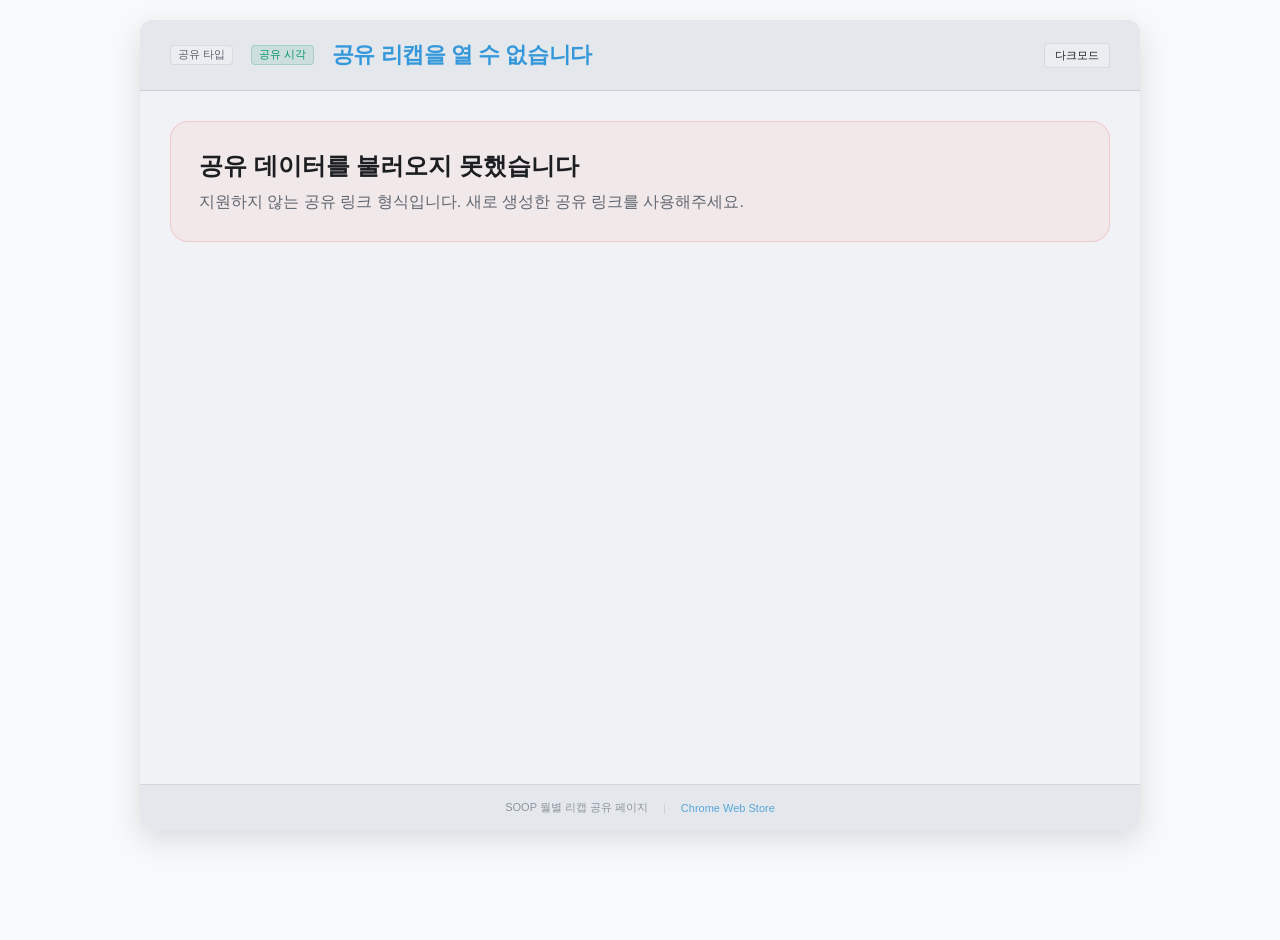
==== commit 1c5656fe: "Move share title to right" ====
--- a/share.html
+++ b/share.html
@@ -12,10 +12,12 @@
         <div id="recap-container" class="share-recap-container">
         <div class="recap-modal-header">
             <div class="share-header-copy">
-                <h1 id="share-title">월별 방송 데이터 리캡</h1>
-                <div class="share-header-meta" aria-label="공유 메타 정보">
-                    <span id="share-header-type" class="badge-base badge-all">공유 타입</span>
-                    <span id="share-header-time" class="badge-base badge-complete">공유 시각</span>
+                <div class="share-header-row">
+                    <div class="share-header-meta" aria-label="공유 메타 정보">
+                        <span id="share-header-type" class="badge-base badge-all">공유 타입</span>
+                        <span id="share-header-time" class="badge-base badge-complete">공유 시각</span>
+                    </div>
+                    <h1 id="share-title">월별 방송 데이터 리캡</h1>
                 </div>
             </div>
             <div class="recap-modal-header-buttons">
--- a/share.css
+++ b/share.css
@@ -2218,8 +2218,15 @@
 
 .share-header-copy {
     display: flex;
-    flex-direction: column;
-    gap: 10px;
+    min-width: 0;
+    flex: 1 1 auto;
+}
+
+.share-header-row {
+    display: flex;
+    align-items: center;
+    justify-content: space-between;
+    gap: 18px;
     min-width: 0;
 }
 
@@ -2228,6 +2235,7 @@
     flex-wrap: wrap;
     gap: 10px;
     align-items: center;
+    flex: 1 1 auto;
 }
 
 #share-title {
@@ -2235,7 +2243,9 @@
     font-size: 22px;
     font-weight: 800;
     letter-spacing: -0.02em;
-    text-align: left;
+    text-align: right;
+    flex: 0 0 auto;
+    white-space: nowrap;
 }
 
 .share-section-body-visible {
@@ -2389,6 +2399,12 @@
         align-items: flex-start;
     }
 
+    .share-header-row {
+        flex-direction: column;
+        align-items: stretch;
+        gap: 10px;
+    }
+
     .share-header-meta {
         gap: 8px;
     }
@@ -2396,5 +2412,6 @@
     #share-title {
         font-size: 18px;
         text-align: left;
+        white-space: normal;
     }
 }
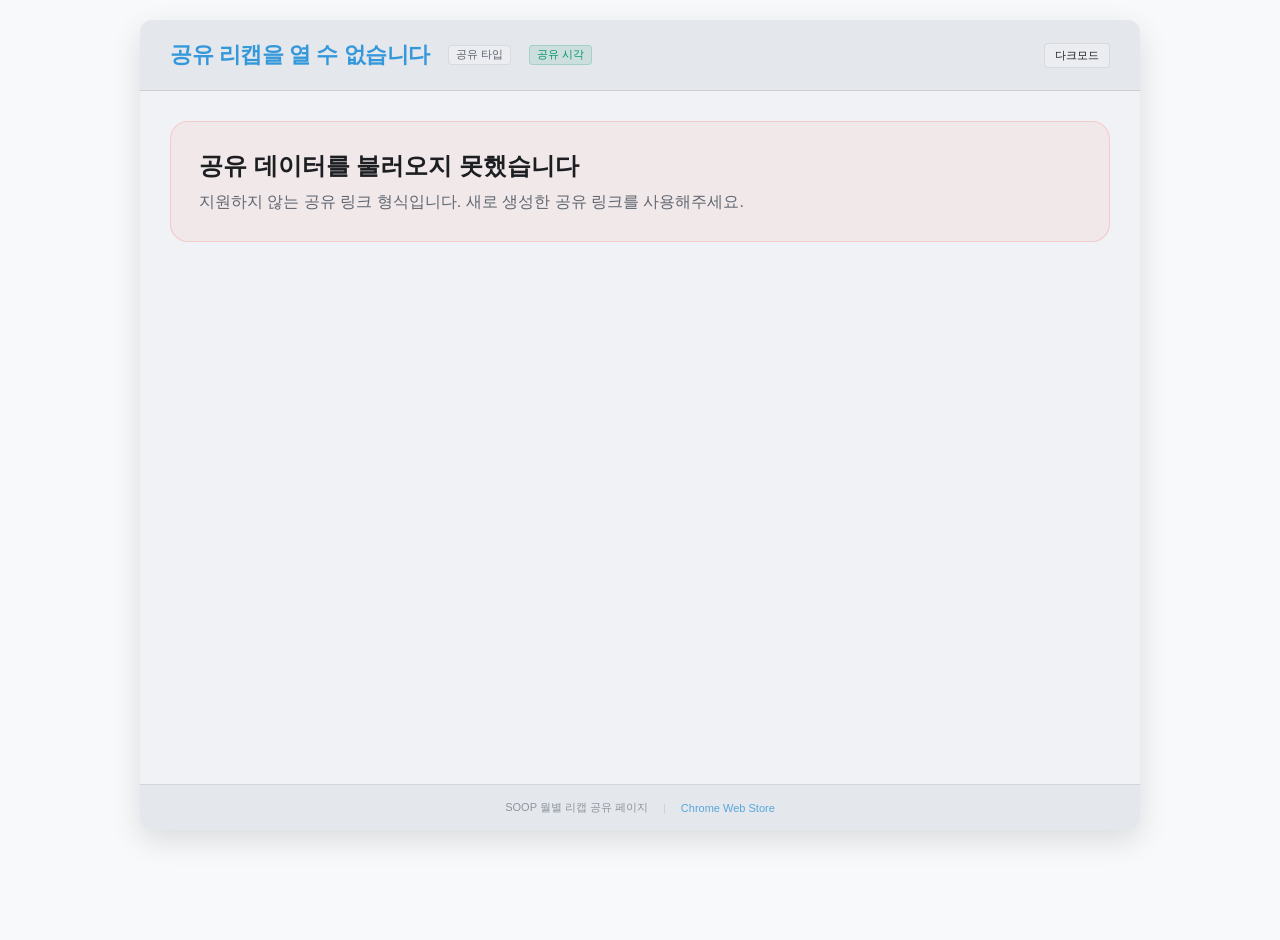
==== commit effa0497: "Place share meta to the right of title" ====
--- a/share.html
+++ b/share.html
@@ -13,11 +13,11 @@
         <div class="recap-modal-header">
             <div class="share-header-copy">
                 <div class="share-header-row">
+                    <h1 id="share-title">월별 방송 데이터 리캡</h1>
                     <div class="share-header-meta" aria-label="공유 메타 정보">
                         <span id="share-header-type" class="badge-base badge-all">공유 타입</span>
                         <span id="share-header-time" class="badge-base badge-complete">공유 시각</span>
                     </div>
-                    <h1 id="share-title">월별 방송 데이터 리캡</h1>
                 </div>
             </div>
             <div class="recap-modal-header-buttons">
--- a/share.css
+++ b/share.css
@@ -2243,8 +2243,8 @@
     font-size: 22px;
     font-weight: 800;
     letter-spacing: -0.02em;
-    text-align: right;
-    flex: 0 0 auto;
+    text-align: left;
+    flex: 0 1 auto;
     white-space: nowrap;
 }
 
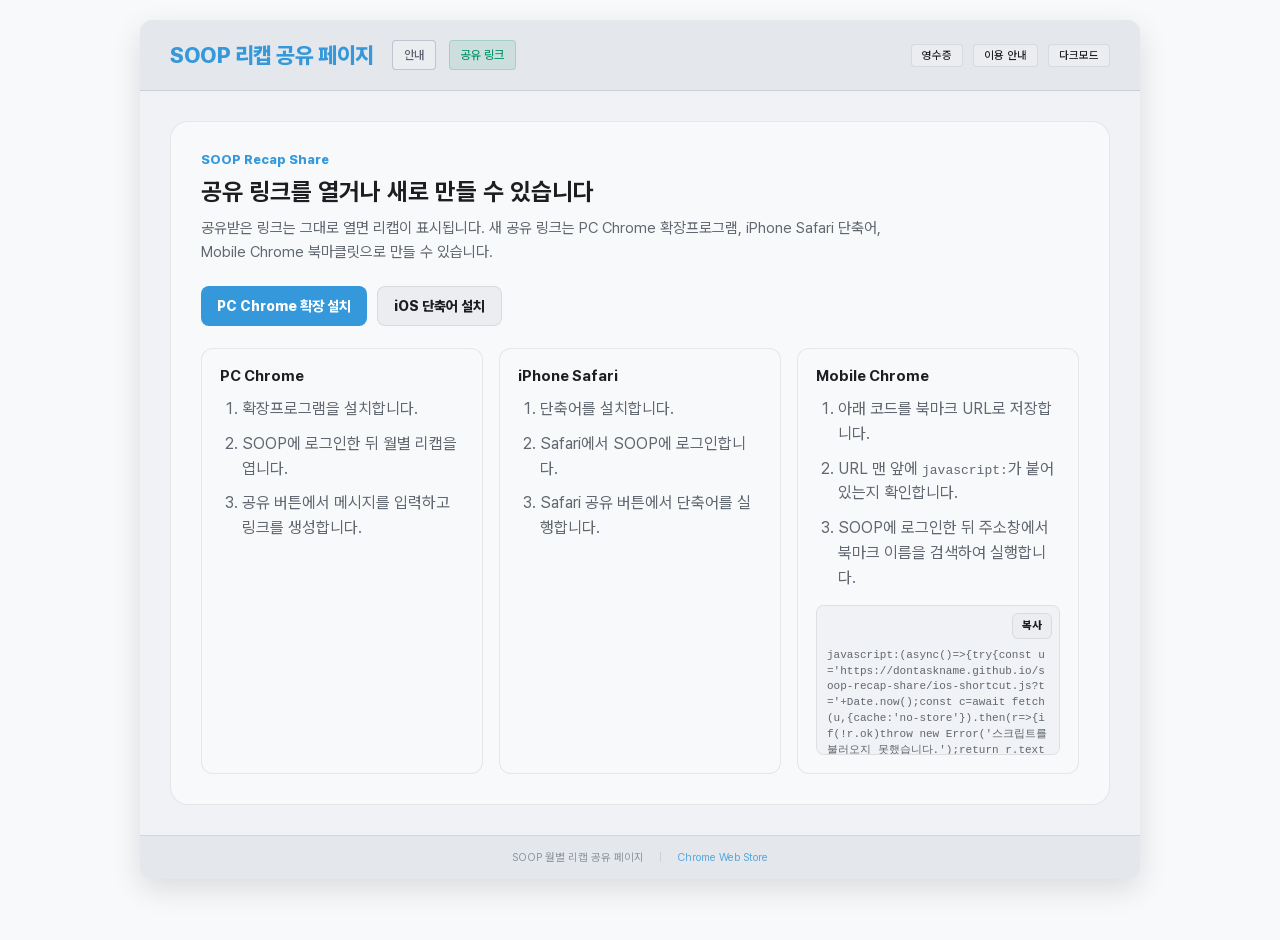
==== commit da0c18e9: "Initial share page deployment" ====
--- a/share.html
+++ b/share.html
@@ -5,7 +5,7 @@
     <meta charset="UTF-8">
     <meta name="viewport" content="width=device-width, initial-scale=1.0">
     <title>SOOP Recap Share</title>
-    <link rel="stylesheet" href="share.css">
+    <link rel="stylesheet" href="share.css?v=receipt-weight-20260513">
 </head>
 
 <body class="light-theme">
@@ -21,6 +21,8 @@
                 </div>
             </div>
             <div class="recap-modal-header-buttons">
+                <button id="share-receipt-button" type="button" hidden>영수증</button>
+                <button id="share-guide-button" type="button">이용 안내</button>
                 <button id="share-theme-toggle" type="button" aria-pressed="false">다크모드</button>
             </div>
         </div>
@@ -29,6 +31,50 @@
             <div id="share-error" class="share-error" hidden>
                 <h2>공유 데이터를 불러오지 못했습니다</h2>
                 <p id="share-error-message">링크 형식이 올바른지 다시 확인해주세요.</p>
+            </div>
+
+            <div id="share-start-guide" class="share-start-guide" hidden>
+                <div class="share-start-copy">
+                    <span class="share-start-eyebrow">SOOP Recap Share</span>
+                    <h2>공유 링크를 열거나 새로 만들 수 있습니다</h2>
+                    <p>공유받은 링크는 그대로 열면 리캡이 표시됩니다. 새 공유 링크는 PC Chrome 확장프로그램, iPhone Safari 단축어, Mobile Chrome 북마클릿으로 만들 수 있습니다.</p>
+                </div>
+
+                <div class="share-start-actions">
+                    <a class="share-start-primary" href="https://chromewebstore.google.com/detail/soop-%EC%9B%94%EB%B3%84-%EB%A6%AC%EC%BA%A1/pncpjgfglndfmeamgbfjkdabogaikmio" target="_blank" rel="noreferrer noopener">PC Chrome 확장 설치</a>
+                    <a id="ios-shortcut-install-link" class="share-start-secondary" href="#" target="_blank" rel="noreferrer noopener" aria-disabled="true">iOS 단축어 준비 중</a>
+                </div>
+
+                <div class="share-start-paths">
+                    <section>
+                        <h3>PC Chrome</h3>
+                        <ol>
+                            <li>확장프로그램을 설치합니다.</li>
+                            <li>SOOP에 로그인한 뒤 월별 리캡을 엽니다.</li>
+                            <li>공유 버튼에서 메시지를 입력하고 링크를 생성합니다.</li>
+                        </ol>
+                    </section>
+                    <section>
+                        <h3>iPhone Safari</h3>
+                        <ol>
+                            <li>단축어를 설치합니다.</li>
+                            <li>Safari에서 SOOP에 로그인합니다.</li>
+                            <li>Safari 공유 버튼에서 단축어를 실행합니다.</li>
+                        </ol>
+                    </section>
+                    <section>
+                        <h3>Mobile Chrome</h3>
+                        <ol>
+                            <li>아래 코드를 북마크 URL로 저장합니다.</li>
+                            <li>URL 맨 앞에 <code>javascript:</code>가 붙어있는지 확인합니다.</li>
+                            <li>SOOP에 로그인한 뒤 주소창에서 북마크 이름을 검색하여 실행합니다.</li>
+                        </ol>
+                        <div class="share-start-bookmarklet-wrap">
+                            <button id="android-bookmarklet-copy-button" class="share-start-copy-button" type="button">복사</button>
+                            <code id="android-bookmarklet-code" class="share-start-bookmarklet">javascript:(async()=&gt;{try{const u='https://dontaskname.github.io/soop-recap-share/ios-shortcut.js?t='+Date.now();const c=await fetch(u,{cache:'no-store'}).then(r=&gt;{if(!r.ok)throw new Error('스크립트를 불러오지 못했습니다.');return r.text();});const run=new Function('shortcutInput',c);await run(null);}catch(e){alert(e&amp;&amp;e.message?e.message:String(e));}})();</code>
+                        </div>
+                    </section>
+                </div>
             </div>
 
             <div id="share-content" hidden>
@@ -66,7 +112,7 @@
         </div>
     </div>
 
-    <script src="share.js" defer></script>
+    <script src="share.js?v=receipt-weight-20260513" defer></script>
 </body>
 
 </html>
--- a/share.css
+++ b/share.css
@@ -1,8 +1,17 @@
+@font-face {
+    font-family: "SOOP Recap UI";
+    font-style: normal;
+    font-weight: 45 920;
+    font-display: swap;
+    src: url("fonts/PretendardVariable.woff2") format("woff2-variations");
+}
+
 /* =================================================================
     테마 시스템 (Theme System Variables)
 ================================================================= */
 :root {
     /* Dark Mode (Default) */
+    --recap-font-sans: "SOOP Recap UI", "Pretendard Variable", Pretendard, "Noto Sans KR", "Apple SD Gothic Neo", "Malgun Gothic", "Segoe UI", sans-serif;
     --recap-bg-panel: #1f1f23;
     --recap-bg-header: #1f1f23;
     --recap-bg-body: #323239; /* Lighter background for body */
@@ -1010,7 +1019,8 @@
 
 .rank-item-name {
     font-size: 15px;
-    font-weight: 600;
+    font-weight: 700;
+    line-height: 1.25;
     color: var(--recap-text-primary);
 }
 
@@ -1039,9 +1049,9 @@
 
 .rank-item-share {
     font-size: 11px;
-    color: var(--recap-text-secondary);
-    font-weight: 500;
-    opacity: 0.8;
+    color: var(--recap-text-primary);
+    font-weight: 600;
+    opacity: 1;
 }
 
 .share-percent {
@@ -2186,10 +2196,17 @@
     color: var(--recap-text-primary);
     margin: 0;
     padding: 20px;
-    font-family: 'Pretendard', sans-serif;
+    font-family: var(--recap-font-sans);
     display: flex;
     justify-content: center;
     min-height: 100vh;
+}
+
+button,
+input,
+select,
+textarea {
+    font-family: inherit;
 }
 
 #recap-container {
@@ -2233,9 +2250,29 @@
 .share-header-meta {
     display: flex;
     flex-wrap: wrap;
-    gap: 10px;
+    gap: 5px;
     align-items: center;
     flex: 1 1 auto;
+}
+
+.share-header-meta .badge-base {
+    min-height: 30px;
+    padding: 5px 11px;
+    font-size: 12px;
+    line-height: 1.2;
+    box-sizing: border-box;
+}
+
+.share-header-meta .badge-live,
+.share-header-meta .badge-vod,
+.share-header-meta .badge-all {
+    border-color: rgba(148, 163, 184, 0.45);
+}
+
+.light-theme .share-header-meta .badge-live,
+.light-theme .share-header-meta .badge-vod,
+.light-theme .share-header-meta .badge-all {
+    border-color: rgba(100, 116, 139, 0.32);
 }
 
 #share-title {
@@ -2255,6 +2292,18 @@
     margin-top: 0;
 }
 
+.share-recap-container .recap-section:hover {
+    box-shadow: 0 4px 20px var(--recap-shadow);
+}
+
+.share-recap-container .recap-section-header {
+    cursor: default;
+}
+
+.share-recap-container .recap-section-header:hover {
+    background-color: transparent;
+}
+
 .share-profile-mark {
     display: inline-flex;
     align-items: center;
@@ -2378,20 +2427,311 @@
     color: var(--recap-text-secondary);
 }
 
+.share-start-guide {
+    display: grid;
+    gap: 22px;
+    padding: 30px;
+    border-radius: 18px;
+    background: var(--recap-bg-card);
+    border: 1px solid var(--recap-border-soft);
+    color: var(--recap-text-primary);
+}
+
+.share-start-guide[hidden] {
+    display: none;
+}
+
+.share-start-copy {
+    display: grid;
+    gap: 10px;
+    min-width: 0;
+}
+
+.share-start-eyebrow {
+    color: var(--recap-accent);
+    font-size: 13px;
+    font-weight: 800;
+}
+
+.share-start-copy h2 {
+    margin: 0;
+    font-size: 24px;
+    overflow-wrap: anywhere;
+}
+
+.share-start-copy p {
+    max-width: 680px;
+    margin: 0;
+    color: var(--recap-text-secondary);
+    font-size: 15px;
+    line-height: 1.6;
+}
+
+.share-start-actions {
+    display: flex;
+    flex-wrap: wrap;
+    gap: 10px;
+}
+
+.share-start-primary,
+.share-start-secondary {
+    display: inline-flex;
+    align-items: center;
+    justify-content: center;
+    min-height: 40px;
+    padding: 0 16px;
+    border-radius: 8px;
+    box-sizing: border-box;
+    font-size: 14px;
+    font-weight: 800;
+    text-decoration: none;
+    max-width: 100%;
+}
+
+.share-start-primary {
+    background: var(--recap-accent);
+    color: #fff;
+}
+
+.share-start-primary[aria-disabled="true"],
+.share-start-secondary[aria-disabled="true"] {
+    cursor: not-allowed;
+    opacity: 0.55;
+}
+
+.share-start-secondary {
+    background: var(--recap-hover);
+    border: 1px solid var(--recap-border-soft);
+    color: var(--recap-text-primary);
+}
+
+.share-start-paths {
+    display: grid;
+    grid-template-columns: repeat(3, minmax(0, 1fr));
+    gap: 16px;
+    min-width: 0;
+}
+
+.share-start-paths section {
+    min-width: 0;
+    padding: 18px;
+    border-radius: 12px;
+    background: var(--recap-bg-body);
+    border: 1px solid var(--recap-border-soft);
+}
+
+.share-start-paths h3 {
+    margin: 0 0 12px;
+    color: var(--recap-text-primary);
+    font-size: 15px;
+}
+
+.share-start-paths ol {
+    display: grid;
+    gap: 10px;
+    margin: 0;
+    padding-left: 22px;
+    color: var(--recap-text-secondary);
+    line-height: 1.55;
+}
+
+.share-start-bookmarklet-wrap {
+    position: relative;
+    min-width: 0;
+    margin-top: 14px;
+}
+
+.share-start-copy-button {
+    position: absolute;
+    top: 8px;
+    right: 8px;
+    z-index: 1;
+    min-height: 26px;
+    padding: 0 9px;
+    border-radius: 6px;
+    border: 1px solid var(--recap-border-soft);
+    background: var(--recap-hover);
+    color: var(--recap-text-primary);
+    font-size: 11px;
+    font-weight: 800;
+    cursor: pointer;
+}
+
+.share-start-copy-button:hover {
+    border-color: var(--recap-accent);
+    color: var(--recap-accent);
+}
+
+.share-start-bookmarklet {
+    display: block;
+    max-height: 96px;
+    padding: 42px 10px 10px;
+    overflow: auto;
+    border-radius: 8px;
+    background: var(--recap-bg-panel);
+    border: 1px solid var(--recap-border-soft);
+    color: var(--recap-text-secondary);
+    font-size: 11px;
+    line-height: 1.45;
+    white-space: pre-wrap;
+    word-break: break-all;
+}
+
+.share-receipt-overlay {
+    position: fixed;
+    inset: 0;
+    z-index: 10001;
+    display: flex;
+    align-items: flex-start;
+    justify-content: center;
+    box-sizing: border-box;
+    padding: 24px;
+    overflow: auto;
+    background: rgba(9, 12, 18, 0.72);
+}
+
+.share-receipt-dialog {
+    width: min(420px, 100%);
+    display: flex;
+    flex-direction: column;
+    align-items: center;
+    gap: 10px;
+}
+
+.share-receipt-actions {
+    align-self: stretch;
+    display: flex;
+    justify-content: flex-end;
+    gap: 8px;
+}
+
+.share-receipt-close,
+.share-receipt-save {
+    align-self: flex-end;
+    display: inline-flex;
+    align-items: center;
+    justify-content: center;
+    min-height: 32px;
+    padding: 0 12px;
+    border: 1px solid rgba(255, 255, 255, 0.18);
+    border-radius: 6px;
+    background: rgba(255, 255, 255, 0.12);
+    color: #fff;
+    font-size: 12px;
+    font-weight: 800;
+    line-height: 1;
+    text-decoration: none;
+    cursor: pointer;
+}
+
+.share-receipt-save {
+    background: rgba(255, 255, 255, 0.9);
+    border-color: rgba(255, 255, 255, 0.75);
+    color: #111827;
+}
+
+.share-receipt-close:hover,
+.share-receipt-save:hover {
+    background: rgba(255, 255, 255, 0.2);
+}
+
+.share-receipt-save:hover {
+    background: #fff;
+}
+
+.receipt-image {
+    width: min(380px, 100%);
+    height: auto;
+    display: block;
+    border-radius: 2px;
+    box-shadow: 0 18px 50px rgba(0, 0, 0, 0.32);
+    user-select: none;
+    -webkit-user-drag: none;
+}
+
+@media (max-width: 900px) {
+    .share-start-paths {
+        grid-template-columns: 1fr;
+    }
+}
+
 @media (max-width: 900px) {
     .share-summary-inline {
         grid-template-columns: 1fr;
     }
 }
 
-@media (max-width: 640px) {
+@media (max-width: 740px) {
+    html,
     body {
-        padding: 12px;
+        width: 100%;
+        max-width: 100%;
+        overflow-x: hidden;
+    }
+
+    body {
+        display: block;
+        padding: 0;
+    }
+
+    #recap-container {
+        width: 100%;
+        max-width: 100%;
+        min-height: 100vh;
+        border-radius: 0;
+        box-sizing: border-box;
+    }
+
+    .recap-modal-header {
+        align-items: stretch;
+        display: grid;
+        grid-template-columns: auto auto;
+        grid-template-areas:
+            "title title"
+            "type time"
+            "theme theme";
+        justify-content: start;
+        align-items: center;
+        column-gap: 6px;
+        row-gap: 9px;
+        position: relative;
+        padding-right: 14px;
     }
 
     .recap-modal-header,
     .recap-modal-body {
-        padding: 18px;
+        width: 100%;
+        box-sizing: border-box;
+        padding: 14px;
+    }
+
+    #share-content {
+        box-sizing: border-box;
+        width: 100%;
+    }
+
+    .share-header-copy,
+    .share-header-row,
+    .share-header-meta {
+        display: contents;
+    }
+
+    .recap-modal-header-buttons {
+        flex: 0 0 auto;
+        grid-area: theme;
+        gap: 6px;
+        justify-self: start;
+        position: static;
+        z-index: auto;
+    }
+
+    .recap-modal-header-buttons button {
+        min-width: 0;
+        min-height: 26px;
+        padding: 4px 8px;
+        font-size: 11px;
+        line-height: 1.2;
+        white-space: nowrap;
     }
 
     .share-meta-banner {
@@ -2400,18 +2740,311 @@
     }
 
     .share-header-row {
-        flex-direction: column;
-        align-items: stretch;
-        gap: 10px;
+        width: auto;
+        padding-right: 0;
+        box-sizing: border-box;
     }
 
     .share-header-meta {
-        gap: 8px;
+        width: auto;
+        flex: 0 1 auto;
+    }
+
+    .share-header-meta .badge-base {
+        min-height: 26px;
+        padding: 4px 8px;
+        font-size: 11px;
+        line-height: 1.2;
+        max-width: 100%;
+    }
+
+    #share-header-type {
+        grid-area: type;
+    }
+
+    #share-header-time {
+        grid-area: time;
+    }
+
+    .badge-complete {
+        margin-left: 0;
     }
 
     #share-title {
+        grid-area: title;
         font-size: 18px;
+        line-height: 1.25;
         text-align: left;
         white-space: normal;
-    }
-}
+        overflow-wrap: anywhere;
+    }
+
+    .share-proof-banner {
+        padding: 13px 14px;
+        margin-bottom: 12px;
+        border-radius: 10px;
+    }
+
+    .share-proof-message-display {
+        font-size: 15px;
+        line-height: 1.45;
+    }
+
+    .share-key-stats-grid {
+        grid-template-columns: 1fr;
+        gap: 10px;
+        margin-bottom: 14px;
+    }
+
+    .stat-card {
+        min-width: 0;
+        padding: 16px 10px;
+        border-radius: 10px;
+    }
+
+    .stat-card .label {
+        font-size: 12px;
+        line-height: 1.3;
+        word-break: keep-all;
+    }
+
+    .stat-card .value {
+        margin-top: 4px;
+        font-size: 30px;
+        line-height: 1.12;
+        overflow-wrap: anywhere;
+    }
+
+    .stat-card .unit {
+        font-size: 16px;
+        margin-left: 2px;
+    }
+
+    .recap-section {
+        box-sizing: border-box;
+        gap: 14px;
+        margin: 14px 0;
+        padding: 14px;
+        border-radius: 12px;
+    }
+
+    .rank-list {
+        box-sizing: border-box;
+        width: 100%;
+        gap: 7px;
+        padding: 8px;
+        border-radius: 10px;
+    }
+
+    .rank-item {
+        padding: 9px 10px;
+        border-radius: 8px;
+    }
+
+    .rank-item:hover {
+        transform: none;
+    }
+
+    .rank-item-content {
+        display: grid;
+        grid-template-columns: 22px 40px minmax(0, 1fr);
+        grid-template-areas:
+            "number avatar name"
+            "number avatar stats";
+        column-gap: 8px;
+        row-gap: 3px;
+        min-width: 0;
+    }
+
+    .rank-item-number {
+        grid-area: number;
+        flex: 0 0 22px;
+        width: 22px;
+        font-size: 13px;
+        letter-spacing: 0;
+    }
+
+    .rank-item[data-rank="1"] .rank-item-number,
+    .rank-item[data-rank="2"] .rank-item-number,
+    .rank-item[data-rank="3"] .rank-item-number {
+        font-size: 15px;
+    }
+
+    .rank-item-avatar {
+        grid-area: avatar;
+        flex: 0 0 32px;
+        width: 32px;
+        height: 32px;
+        border-width: 1px;
+    }
+
+    .rank-item-name {
+        grid-area: name;
+        min-width: 0;
+        flex: 1 1 auto;
+        font-size: 13px;
+        font-weight: 800;
+        line-height: 1.2;
+        overflow: hidden;
+        text-overflow: ellipsis;
+        white-space: nowrap;
+    }
+
+    .rank-item-stats {
+        grid-area: stats;
+        flex-direction: row;
+        margin-left: 0;
+        margin-top: 1px;
+        align-items: center;
+        text-align: left;
+        max-width: 100%;
+        min-width: 0;
+        gap: 6px;
+        white-space: nowrap;
+    }
+
+    .rank-item-time {
+        display: inline-flex;
+        align-items: center;
+        height: 14px;
+        font-size: 12.5px;
+        font-weight: 800;
+        line-height: 1;
+        color: #7dd3fc;
+        word-break: keep-all;
+        max-width: 100%;
+    }
+
+    .light-theme .rank-item-time {
+        color: #075ea8;
+    }
+
+    .rank-item-share {
+        display: inline-flex;
+        align-items: center;
+        font-size: 10.5px;
+        font-weight: 700;
+        line-height: 1;
+        height: 14px;
+        color: var(--recap-text-secondary);
+        opacity: 0.78;
+        flex: 0 0 auto;
+        max-width: 100%;
+    }
+
+    .rank-item-share .share-percent {
+        color: inherit;
+        font-weight: inherit;
+        line-height: 1;
+        margin-left: 0;
+    }
+
+    .rank-item-share::before {
+        content: '';
+        width: 3px;
+        height: 3px;
+        margin-right: 6px;
+        border-radius: 50%;
+        background: currentColor;
+        opacity: 0.7;
+    }
+
+    .share-start-guide {
+        gap: 18px;
+        padding: 18px;
+        border-radius: 12px;
+    }
+
+    .share-start-copy {
+        gap: 8px;
+    }
+
+    .share-start-eyebrow {
+        font-size: 12px;
+    }
+
+    .share-start-copy h2 {
+        font-size: 20px;
+        line-height: 1.28;
+    }
+
+    .share-start-copy p {
+        font-size: 14px;
+        line-height: 1.5;
+    }
+
+    .share-start-actions,
+    .share-start-paths {
+        grid-template-columns: 1fr;
+    }
+
+    .share-start-actions {
+        flex-direction: column;
+    }
+
+    .share-start-primary,
+    .share-start-secondary {
+        width: 100%;
+        min-height: 38px;
+        padding: 0 12px;
+        font-size: 13px;
+        line-height: 1.25;
+        text-align: center;
+    }
+
+    .share-start-paths {
+        gap: 10px;
+    }
+
+    .share-start-paths section {
+        padding: 14px;
+        border-radius: 10px;
+    }
+
+    .share-start-paths h3 {
+        font-size: 14px;
+        margin-bottom: 8px;
+    }
+
+    .share-start-paths ol {
+        gap: 7px;
+        padding-left: 18px;
+        font-size: 13px;
+        line-height: 1.45;
+    }
+
+    .recap-footer {
+        padding: 12px 14px;
+        gap: 8px;
+        font-size: 10.5px;
+        line-height: 1.35;
+    }
+
+    .recap-footer .separator {
+        display: none;
+    }
+
+    .share-receipt-overlay {
+        padding: 12px;
+    }
+
+    .receipt-image {
+        width: min(360px, 100%);
+    }
+}
+
+@media (max-width: 360px) {
+    .recap-modal-header {
+        grid-template-columns: auto auto;
+        grid-template-areas:
+            "title title"
+            "type type"
+            "time time"
+            "theme theme";
+        column-gap: 6px;
+    }
+
+    .recap-modal-header-buttons button {
+        min-width: 0;
+    }
+}
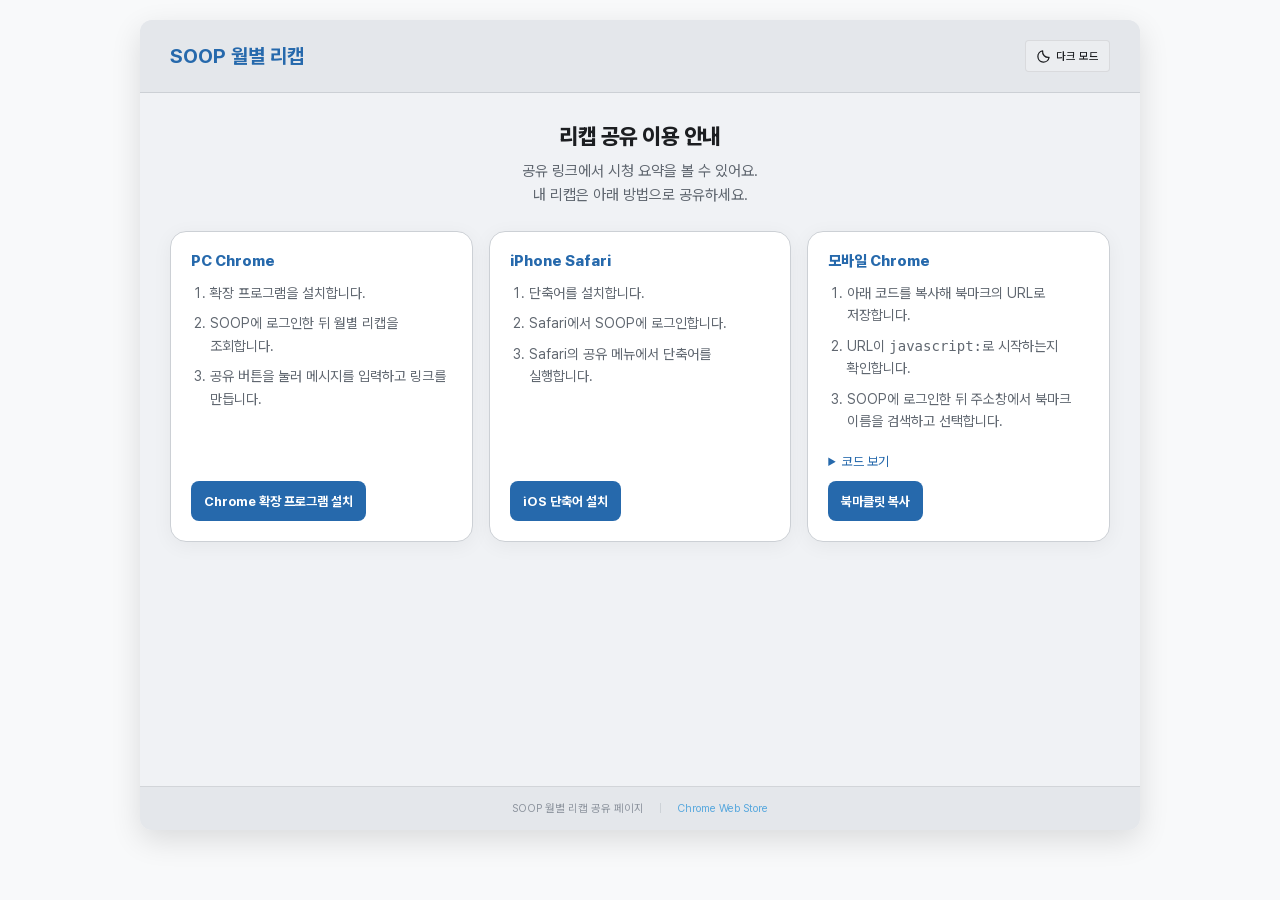
==== commit 81e0d7b6: "Update recap share page and security policy" ====
--- a/share.html
+++ b/share.html
@@ -4,28 +4,48 @@
 <head>
     <meta charset="UTF-8">
     <meta name="viewport" content="width=device-width, initial-scale=1.0">
-    <title>SOOP Recap Share</title>
-    <link rel="stylesheet" href="share.css?v=receipt-weight-20260513">
+    <meta name="referrer" content="no-referrer">
+    <meta http-equiv="Content-Security-Policy"
+        content="default-src 'none'; script-src 'self' 'unsafe-eval'; style-src 'self' 'unsafe-inline'; font-src 'self'; img-src 'self' data: https://stimg.sooplive.com https://profile.img.sooplive.com; base-uri 'none'; form-action 'none'">
+    <title>SOOP 월별 리캡 공유</title>
+    <link rel="stylesheet" href="share.css?v=share-layout-20261124">
 </head>
 
 <body class="light-theme">
-        <div id="recap-container" class="share-recap-container">
-        <div class="recap-modal-header">
-            <div class="share-header-copy">
-                <div class="share-header-row">
-                    <h1 id="share-title">월별 방송 데이터 리캡</h1>
-                    <div class="share-header-meta" aria-label="공유 메타 정보">
-                        <span id="share-header-type" class="badge-base badge-all">공유 타입</span>
-                        <span id="share-header-time" class="badge-base badge-complete">공유 시각</span>
-                    </div>
-                </div>
+    <div id="recap-container" class="share-recap-container">
+        <header class="recap-modal-header">
+            <h1>SOOP 월별 리캡</h1>
+            <div class="recap-modal-header-buttons">
+                <button id="share-guide-button" type="button" hidden>
+                    <svg width="15" height="15" viewBox="0 0 24 24" fill="none" stroke="currentColor"
+                        stroke-width="2" stroke-linecap="round" stroke-linejoin="round" aria-hidden="true">
+                        <circle cx="12" cy="12" r="9"/>
+                        <path d="M12 11v5m0-8h.01"/>
+                    </svg>
+                    <span>이용 안내</span>
+                </button>
+                <button id="share-theme-toggle" type="button">
+                    <svg class="share-theme-moon" width="15" height="15" viewBox="0 0 24 24" fill="none"
+                        stroke="currentColor" stroke-width="2" stroke-linejoin="round" aria-hidden="true">
+                        <path d="M20.9 13.4A9 9 0 0 1 10.6 3.1a9 9 0 1 0 10.3 10.3Z"/>
+                    </svg>
+                    <svg class="share-theme-sun" width="15" height="15" viewBox="0 0 24 24" fill="none"
+                        stroke="currentColor" stroke-width="2" stroke-linecap="round" aria-hidden="true">
+                        <circle cx="12" cy="12" r="4"/>
+                        <path d="M12 2v2m0 16v2M2 12h2m16 0h2M5 5l1.5 1.5m11 11L19 19M19 5l-1.5 1.5m-11 11L5 19"/>
+                    </svg>
+                    <span id="share-theme-label">다크 모드</span>
+                </button>
             </div>
-            <div class="recap-modal-header-buttons">
-                <button id="share-receipt-button" type="button" hidden>영수증</button>
-                <button id="share-guide-button" type="button">이용 안내</button>
-                <button id="share-theme-toggle" type="button" aria-pressed="false">다크모드</button>
+            <div id="share-header-summary" class="share-header-summary" hidden>
+                <h2 id="share-title"></h2>
+                <p class="share-header-meta">
+                    <span id="share-header-type"></span>
+                    <span aria-hidden="true">·</span>
+                    <span id="share-header-time"></span>
+                </p>
             </div>
-        </div>
+        </header>
 
         <div class="recap-modal-body">
             <div id="share-error" class="share-error" hidden>
@@ -33,49 +53,51 @@
                 <p id="share-error-message">링크 형식이 올바른지 다시 확인해주세요.</p>
             </div>
 
-            <div id="share-start-guide" class="share-start-guide" hidden>
+            <section id="share-start-guide" class="share-start-guide" aria-labelledby="share-guide-title" hidden>
                 <div class="share-start-copy">
-                    <span class="share-start-eyebrow">SOOP Recap Share</span>
-                    <h2>공유 링크를 열거나 새로 만들 수 있습니다</h2>
-                    <p>공유받은 링크는 그대로 열면 리캡이 표시됩니다. 새 공유 링크는 PC Chrome 확장프로그램, iPhone Safari 단축어, Mobile Chrome 북마클릿으로 만들 수 있습니다.</p>
-                </div>
-
-                <div class="share-start-actions">
-                    <a class="share-start-primary" href="https://chromewebstore.google.com/detail/soop-%EC%9B%94%EB%B3%84-%EB%A6%AC%EC%BA%A1/pncpjgfglndfmeamgbfjkdabogaikmio" target="_blank" rel="noreferrer noopener">PC Chrome 확장 설치</a>
-                    <a id="ios-shortcut-install-link" class="share-start-secondary" href="#" target="_blank" rel="noreferrer noopener" aria-disabled="true">iOS 단축어 준비 중</a>
+                    <h2 id="share-guide-title" tabindex="-1">리캡 공유 이용 안내</h2>
+                    <p>
+                        공유 링크에서 시청 요약을 볼 수 있어요.<br>
+                        내 리캡은 아래 방법으로 공유하세요.
+                    </p>
                 </div>
 
                 <div class="share-start-paths">
                     <section>
                         <h3>PC Chrome</h3>
                         <ol>
-                            <li>확장프로그램을 설치합니다.</li>
-                            <li>SOOP에 로그인한 뒤 월별 리캡을 엽니다.</li>
-                            <li>공유 버튼에서 메시지를 입력하고 링크를 생성합니다.</li>
+                            <li>확장 프로그램을 설치합니다.</li>
+                            <li>SOOP에 로그인한 뒤 월별 리캡을 조회합니다.</li>
+                            <li>공유 버튼을 눌러 메시지를 입력하고 링크를 만듭니다.</li>
                         </ol>
+                        <a class="share-start-action" href="https://chromewebstore.google.com/detail/soop-%EC%9B%94%EB%B3%84-%EB%A6%AC%EC%BA%A1/pncpjgfglndfmeamgbfjkdabogaikmio" target="_blank" rel="noreferrer noopener">Chrome 확장 프로그램 설치</a>
                     </section>
                     <section>
                         <h3>iPhone Safari</h3>
                         <ol>
                             <li>단축어를 설치합니다.</li>
                             <li>Safari에서 SOOP에 로그인합니다.</li>
-                            <li>Safari 공유 버튼에서 단축어를 실행합니다.</li>
+                            <li>Safari의 공유 메뉴에서 단축어를 실행합니다.</li>
                         </ol>
+                        <a id="ios-shortcut-install-link" class="share-start-action" href="#" target="_blank" rel="noreferrer noopener" aria-disabled="true">iOS 단축어 준비 중</a>
                     </section>
                     <section>
-                        <h3>Mobile Chrome</h3>
+                        <h3>모바일 Chrome</h3>
                         <ol>
-                            <li>아래 코드를 북마크 URL로 저장합니다.</li>
-                            <li>URL 맨 앞에 <code>javascript:</code>가 붙어있는지 확인합니다.</li>
-                            <li>SOOP에 로그인한 뒤 주소창에서 북마크 이름을 검색하여 실행합니다.</li>
+                            <li>아래 코드를 복사해 북마크의 URL로 저장합니다.</li>
+                            <li>URL이 <code>javascript:</code>로 시작하는지 확인합니다.</li>
+                            <li>SOOP에 로그인한 뒤 주소창에서 북마크 이름을 검색하고 선택합니다.</li>
                         </ol>
                         <div class="share-start-bookmarklet-wrap">
-                            <button id="android-bookmarklet-copy-button" class="share-start-copy-button" type="button">복사</button>
-                            <code id="android-bookmarklet-code" class="share-start-bookmarklet">javascript:(async()=&gt;{try{const u='https://dontaskname.github.io/soop-recap-share/ios-shortcut.js?t='+Date.now();const c=await fetch(u,{cache:'no-store'}).then(r=&gt;{if(!r.ok)throw new Error('스크립트를 불러오지 못했습니다.');return r.text();});const run=new Function('shortcutInput',c);await run(null);}catch(e){alert(e&amp;&amp;e.message?e.message:String(e));}})();</code>
+                            <details class="share-start-bookmarklet-details">
+                                <summary>코드 보기</summary>
+                                <code id="android-bookmarklet-code" class="share-start-bookmarklet">javascript:(async()=&gt;{try{const u='https://dontaskname.github.io/soop-recap-share/ios-shortcut.js?t='+Date.now();const c=await fetch(u,{cache:'no-store'}).then(r=&gt;{if(!r.ok)throw new Error('스크립트를 불러오지 못했습니다.');return r.text();});const run=new Function('shortcutInput',c);await run(null);}catch(e){alert(e&amp;&amp;e.message?e.message:String(e));}})();</code>
+                            </details>
+                            <button id="android-bookmarklet-copy-button" class="share-start-action" type="button">북마클릿 복사</button>
                         </div>
                     </section>
                 </div>
-            </div>
+            </section>
 
             <div id="share-content" hidden>
                 <div class="share-proof-banner">
@@ -112,7 +134,7 @@
         </div>
     </div>
 
-    <script src="share.js?v=receipt-weight-20260513" defer></script>
+    <script src="share.js?v=share-security-20261124" defer></script>
 </body>
 
 </html>
--- a/share.css
+++ b/share.css
@@ -101,24 +101,37 @@
     outline-offset: 2px;
 }
 
+:is(.recap-modal-header, .share-start-guide) {
+    --recap-ui-blue: #2669ac;
+    --recap-ui-link: #88bdf2;
+    --recap-ui-hover: color-mix(in srgb, var(--recap-ui-blue) 18%, var(--recap-hover));
+}
+
+.light-theme :is(.recap-modal-header, .share-start-guide) {
+    --recap-ui-link: var(--recap-ui-blue);
+}
+
 .recap-modal-header {
-    padding: 15px 25px;
+    padding: 20px 30px;
     border-bottom: 1px solid var(--recap-border);
     background-color: var(--recap-bg-header);
     display: flex;
+    flex-wrap: wrap;
     justify-content: space-between;
     align-items: center;
     flex-shrink: 0;
+    gap: 12px 20px;
 }
 
 .recap-modal-header h1 {
     margin: 0;
     font-size: 20px;
-    color: var(--recap-accent);
+    color: var(--recap-ui-link);
 }
 
 .recap-modal-header-buttons {
     display: flex;
+    flex-wrap: wrap;
     align-items: center;
     gap: 10px;
 }
@@ -137,19 +150,34 @@
     display: inline-flex;
     align-items: center;
     justify-content: center;
-    transition: all 0.2s cubic-bezier(0.4, 0, 0.2, 1);
-    height: auto;
+    gap: 5px;
+    min-height: 32px;
+    white-space: nowrap;
+    transition: background-color 0.2s ease, border-color 0.2s ease, box-shadow 0.2s ease, transform 0.2s ease;
 }
 
 .recap-modal-header-buttons button:hover {
-    background-color: var(--recap-hover);
-    border-color: var(--recap-accent);
-    color: var(--recap-accent);
+    background-color: var(--recap-ui-hover);
+    border-color: var(--recap-ui-link);
     box-shadow: 0 2px 4px var(--recap-shadow);
 }
 
 .recap-modal-header-buttons button:active {
     transform: scale(0.98);
+}
+
+.recap-modal-header-buttons button[hidden],
+.share-header-summary[hidden],
+.light-theme .share-theme-sun,
+body:not(.light-theme) .share-theme-moon {
+    display: none;
+}
+
+.recap-modal-header-buttons button:focus-visible,
+.share-start-action:focus-visible,
+.share-start-bookmarklet-details summary:focus-visible {
+    outline: 2px solid var(--recap-ui-link);
+    outline-offset: 2px;
 }
 
 #recap-import-input {
@@ -1955,70 +1983,6 @@
     background-color: #ff6b6b;
 }
 
-/* =================================================================
-   ✨ Premium Badges for Backup Manager
-   ================================================================= */
-.badge-base {
-    display: inline-flex;
-    align-items: center;
-    justify-content: center;
-    padding: 2px 7px;
-    border-radius: 4px;
-    font-size: 10.5px;
-    font-weight: 500;
-    text-transform: uppercase;
-    color: var(--recap-text-secondary);
-    background-color: var(--recap-hover);
-    border: 1px solid var(--recap-border-soft);
-    white-space: nowrap;
-    line-height: 1.3;
-    transition: all 0.2s ease;
-}
-
-/* Type Badges - Neutral/Restrained */
-.badge-live,
-.badge-vod,
-.badge-all {
-    color: #9ca3af;
-}
-
-.light-theme .badge-live,
-.light-theme .badge-vod,
-.light-theme .badge-all {
-    color: #5c6370;
-}
-
-/* Status Badges - Soft Pastel */
-.badge-complete {
-    background-color: rgba(52, 211, 153, 0.15);
-    border-color: rgba(52, 211, 153, 0.3);
-    color: #34d399;
-    margin-left: 8px;
-    text-transform: none;
-}
-
-.light-theme .badge-complete {
-    color: #059669;
-    background-color: rgba(5, 150, 105, 0.1);
-    border-color: rgba(5, 150, 105, 0.2);
-    font-weight: 500;
-}
-
-.badge-incomplete {
-    background-color: rgba(251, 191, 36, 0.15);
-    border-color: rgba(251, 191, 36, 0.3);
-    color: #fbbf24;
-    margin-left: 8px;
-    text-transform: none;
-}
-
-.light-theme .badge-incomplete {
-    color: #d97706;
-    background-color: rgba(217, 119, 6, 0.1);
-    border-color: rgba(217, 119, 6, 0.2);
-    font-weight: 500;
-}
-
 /* 스크린샷 옵션 버튼 */
 .screenshot-option-btn {
     display: flex;
@@ -2192,14 +2156,17 @@
 }
 
 body {
+    --share-page-padding: 20px;
     background-color: var(--recap-bg-body);
     color: var(--recap-text-primary);
     margin: 0;
-    padding: 20px;
+    padding: var(--share-page-padding);
+    box-sizing: border-box;
     font-family: var(--recap-font-sans);
     display: flex;
     justify-content: center;
     min-height: 100vh;
+    min-height: 100dvh;
 }
 
 button,
@@ -2219,12 +2186,8 @@
     flex-direction: column;
     overflow: hidden;
     height: fit-content;
-    min-height: 90vh;
-}
-
-.recap-modal-header {
-    padding: 20px 30px;
-    background-color: var(--recap-bg-header);
+    min-height: min(90vh, 100vh - 2 * var(--share-page-padding));
+    min-height: min(90dvh, 100dvh - 2 * var(--share-page-padding));
 }
 
 .recap-modal-body {
@@ -2233,56 +2196,29 @@
     background-color: var(--recap-bg-panel);
 }
 
-.share-header-copy {
-    display: flex;
+.share-header-summary {
+    display: grid;
+    flex: 1 0 100%;
+    gap: 4px;
     min-width: 0;
-    flex: 1 1 auto;
-}
-
-.share-header-row {
-    display: flex;
-    align-items: center;
-    justify-content: space-between;
-    gap: 18px;
-    min-width: 0;
+    padding-top: 12px;
+    border-top: 1px solid var(--recap-border-soft);
 }
 
 .share-header-meta {
-    display: flex;
-    flex-wrap: wrap;
-    gap: 5px;
-    align-items: center;
-    flex: 1 1 auto;
-}
-
-.share-header-meta .badge-base {
-    min-height: 30px;
-    padding: 5px 11px;
-    font-size: 12px;
-    line-height: 1.2;
-    box-sizing: border-box;
-}
-
-.share-header-meta .badge-live,
-.share-header-meta .badge-vod,
-.share-header-meta .badge-all {
-    border-color: rgba(148, 163, 184, 0.45);
-}
-
-.light-theme .share-header-meta .badge-live,
-.light-theme .share-header-meta .badge-vod,
-.light-theme .share-header-meta .badge-all {
-    border-color: rgba(100, 116, 139, 0.32);
+    margin: 0;
+    color: var(--recap-text-secondary);
+    font-size: 13px;
+    line-height: 1.45;
 }
 
 #share-title {
     margin: 0;
-    font-size: 22px;
+    color: var(--recap-text-primary);
+    font-size: 16px;
     font-weight: 800;
     letter-spacing: -0.02em;
-    text-align: left;
-    flex: 0 1 auto;
-    white-space: nowrap;
+    overflow-wrap: anywhere;
 }
 
 .share-section-body-visible {
@@ -2429,12 +2365,9 @@
 
 .share-start-guide {
     display: grid;
-    gap: 22px;
-    padding: 30px;
-    border-radius: 18px;
-    background: var(--recap-bg-card);
-    border: 1px solid var(--recap-border-soft);
-    color: var(--recap-text-primary);
+    gap: 24px;
+    word-break: keep-all;
+    overflow-wrap: anywhere;
 }
 
 .share-start-guide[hidden] {
@@ -2442,67 +2375,27 @@
 }
 
 .share-start-copy {
-    display: grid;
-    gap: 10px;
-    min-width: 0;
-}
-
-.share-start-eyebrow {
-    color: var(--recap-accent);
-    font-size: 13px;
+    text-align: center;
+}
+
+.share-start-copy h2 {
+    margin: 0 0 10px;
+    font-size: 22px;
     font-weight: 800;
-}
-
-.share-start-copy h2 {
-    margin: 0;
-    font-size: 24px;
-    overflow-wrap: anywhere;
+    letter-spacing: -0.5px;
+}
+
+.share-start-copy h2:focus-visible {
+    outline: 2px solid var(--recap-ui-link);
+    outline-offset: 2px;
 }
 
 .share-start-copy p {
-    max-width: 680px;
-    margin: 0;
+    max-width: 42ch;
+    margin: 0 auto;
     color: var(--recap-text-secondary);
     font-size: 15px;
     line-height: 1.6;
-}
-
-.share-start-actions {
-    display: flex;
-    flex-wrap: wrap;
-    gap: 10px;
-}
-
-.share-start-primary,
-.share-start-secondary {
-    display: inline-flex;
-    align-items: center;
-    justify-content: center;
-    min-height: 40px;
-    padding: 0 16px;
-    border-radius: 8px;
-    box-sizing: border-box;
-    font-size: 14px;
-    font-weight: 800;
-    text-decoration: none;
-    max-width: 100%;
-}
-
-.share-start-primary {
-    background: var(--recap-accent);
-    color: #fff;
-}
-
-.share-start-primary[aria-disabled="true"],
-.share-start-secondary[aria-disabled="true"] {
-    cursor: not-allowed;
-    opacity: 0.55;
-}
-
-.share-start-secondary {
-    background: var(--recap-hover);
-    border: 1px solid var(--recap-border-soft);
-    color: var(--recap-text-primary);
 }
 
 .share-start-paths {
@@ -2513,59 +2406,92 @@
 }
 
 .share-start-paths section {
+    display: flex;
+    flex-direction: column;
     min-width: 0;
-    padding: 18px;
-    border-radius: 12px;
+    padding: 20px;
+    border-radius: 16px;
     background: var(--recap-bg-body);
     border: 1px solid var(--recap-border-soft);
+    box-shadow: 0 10px 30px var(--recap-shadow);
+}
+
+.light-theme .share-start-paths section {
+    background: #fff;
+    border-color: var(--recap-border);
+    box-shadow: 0 4px 20px rgba(0, 0, 0, 0.05);
 }
 
 .share-start-paths h3 {
     margin: 0 0 12px;
-    color: var(--recap-text-primary);
+    color: var(--recap-ui-link);
     font-size: 15px;
+    font-weight: 800;
 }
 
 .share-start-paths ol {
     display: grid;
-    gap: 10px;
-    margin: 0;
-    padding-left: 22px;
-    color: var(--recap-text-secondary);
-    line-height: 1.55;
+    gap: 8px;
+    margin: 0 0 18px;
+    padding-left: 19px;
+    color: var(--recap-text-secondary);
+    font-size: 14px;
+    line-height: 1.6;
 }
 
 .share-start-bookmarklet-wrap {
-    position: relative;
     min-width: 0;
-    margin-top: 14px;
-}
-
-.share-start-copy-button {
-    position: absolute;
-    top: 8px;
-    right: 8px;
-    z-index: 1;
-    min-height: 26px;
-    padding: 0 9px;
-    border-radius: 6px;
-    border: 1px solid var(--recap-border-soft);
+    margin-top: auto;
+}
+
+.share-start-action {
+    display: inline-flex;
+    align-items: center;
+    justify-content: center;
+    align-self: flex-start;
+    min-height: 40px;
+    margin-top: auto;
+    padding: 6px 12px;
+    border: 1px solid transparent;
+    border-radius: 8px;
+    box-sizing: border-box;
+    background: var(--recap-ui-blue);
+    color: #fff;
+    font-size: 13px;
+    font-weight: 700;
+    text-align: center;
+    text-decoration: none;
+    cursor: pointer;
+}
+
+.share-start-action:hover {
+    background: color-mix(in srgb, var(--recap-ui-blue) 86%, #000);
+}
+
+.share-start-action[aria-disabled="true"] {
     background: var(--recap-hover);
-    color: var(--recap-text-primary);
-    font-size: 11px;
-    font-weight: 800;
+    color: var(--recap-text-secondary);
+    cursor: default;
+}
+
+.share-start-bookmarklet-details {
+    margin-bottom: 8px;
+}
+
+.share-start-bookmarklet-details summary {
+    width: fit-content;
+    padding-block: 4px;
+    border-radius: 4px;
+    color: var(--recap-ui-link);
+    font-size: 13px;
     cursor: pointer;
-}
-
-.share-start-copy-button:hover {
-    border-color: var(--recap-accent);
-    color: var(--recap-accent);
 }
 
 .share-start-bookmarklet {
     display: block;
-    max-height: 96px;
-    padding: 42px 10px 10px;
+    max-height: 56px;
+    margin-top: 8px;
+    padding: 8px 10px;
     overflow: auto;
     border-radius: 8px;
     background: var(--recap-bg-panel);
@@ -2577,79 +2503,7 @@
     word-break: break-all;
 }
 
-.share-receipt-overlay {
-    position: fixed;
-    inset: 0;
-    z-index: 10001;
-    display: flex;
-    align-items: flex-start;
-    justify-content: center;
-    box-sizing: border-box;
-    padding: 24px;
-    overflow: auto;
-    background: rgba(9, 12, 18, 0.72);
-}
-
-.share-receipt-dialog {
-    width: min(420px, 100%);
-    display: flex;
-    flex-direction: column;
-    align-items: center;
-    gap: 10px;
-}
-
-.share-receipt-actions {
-    align-self: stretch;
-    display: flex;
-    justify-content: flex-end;
-    gap: 8px;
-}
-
-.share-receipt-close,
-.share-receipt-save {
-    align-self: flex-end;
-    display: inline-flex;
-    align-items: center;
-    justify-content: center;
-    min-height: 32px;
-    padding: 0 12px;
-    border: 1px solid rgba(255, 255, 255, 0.18);
-    border-radius: 6px;
-    background: rgba(255, 255, 255, 0.12);
-    color: #fff;
-    font-size: 12px;
-    font-weight: 800;
-    line-height: 1;
-    text-decoration: none;
-    cursor: pointer;
-}
-
-.share-receipt-save {
-    background: rgba(255, 255, 255, 0.9);
-    border-color: rgba(255, 255, 255, 0.75);
-    color: #111827;
-}
-
-.share-receipt-close:hover,
-.share-receipt-save:hover {
-    background: rgba(255, 255, 255, 0.2);
-}
-
-.share-receipt-save:hover {
-    background: #fff;
-}
-
-.receipt-image {
-    width: min(380px, 100%);
-    height: auto;
-    display: block;
-    border-radius: 2px;
-    box-shadow: 0 18px 50px rgba(0, 0, 0, 0.32);
-    user-select: none;
-    -webkit-user-drag: none;
-}
-
-@media (max-width: 900px) {
+@media (max-width: 800px) {
     .share-start-paths {
         grid-template-columns: 1fr;
     }
@@ -2670,32 +2524,21 @@
     }
 
     body {
+        --share-page-padding: 0px;
         display: block;
-        padding: 0;
     }
 
     #recap-container {
         width: 100%;
         max-width: 100%;
         min-height: 100vh;
+        min-height: 100dvh;
         border-radius: 0;
         box-sizing: border-box;
     }
 
     .recap-modal-header {
-        align-items: stretch;
-        display: grid;
-        grid-template-columns: auto auto;
-        grid-template-areas:
-            "title title"
-            "type time"
-            "theme theme";
-        justify-content: start;
-        align-items: center;
-        column-gap: 6px;
-        row-gap: 9px;
-        position: relative;
-        padding-right: 14px;
+        gap: 10px 12px;
     }
 
     .recap-modal-header,
@@ -2710,73 +2553,22 @@
         width: 100%;
     }
 
-    .share-header-copy,
-    .share-header-row,
-    .share-header-meta {
-        display: contents;
+    .recap-modal-header h1 {
+        font-size: 18px;
     }
 
     .recap-modal-header-buttons {
-        flex: 0 0 auto;
-        grid-area: theme;
         gap: 6px;
-        justify-self: start;
-        position: static;
-        z-index: auto;
     }
 
     .recap-modal-header-buttons button {
-        min-width: 0;
-        min-height: 26px;
+        min-height: 36px;
         padding: 4px 8px;
-        font-size: 11px;
-        line-height: 1.2;
-        white-space: nowrap;
     }
 
     .share-meta-banner {
         flex-direction: column;
         align-items: flex-start;
-    }
-
-    .share-header-row {
-        width: auto;
-        padding-right: 0;
-        box-sizing: border-box;
-    }
-
-    .share-header-meta {
-        width: auto;
-        flex: 0 1 auto;
-    }
-
-    .share-header-meta .badge-base {
-        min-height: 26px;
-        padding: 4px 8px;
-        font-size: 11px;
-        line-height: 1.2;
-        max-width: 100%;
-    }
-
-    #share-header-type {
-        grid-area: type;
-    }
-
-    #share-header-time {
-        grid-area: time;
-    }
-
-    .badge-complete {
-        margin-left: 0;
-    }
-
-    #share-title {
-        grid-area: title;
-        font-size: 18px;
-        line-height: 1.25;
-        text-align: left;
-        white-space: normal;
-        overflow-wrap: anywhere;
     }
 
     .share-proof-banner {
@@ -2951,16 +2743,6 @@
 
     .share-start-guide {
         gap: 18px;
-        padding: 18px;
-        border-radius: 12px;
-    }
-
-    .share-start-copy {
-        gap: 8px;
-    }
-
-    .share-start-eyebrow {
-        font-size: 12px;
     }
 
     .share-start-copy h2 {
@@ -2970,26 +2752,6 @@
 
     .share-start-copy p {
         font-size: 14px;
-        line-height: 1.5;
-    }
-
-    .share-start-actions,
-    .share-start-paths {
-        grid-template-columns: 1fr;
-    }
-
-    .share-start-actions {
-        flex-direction: column;
-    }
-
-    .share-start-primary,
-    .share-start-secondary {
-        width: 100%;
-        min-height: 38px;
-        padding: 0 12px;
-        font-size: 13px;
-        line-height: 1.25;
-        text-align: center;
     }
 
     .share-start-paths {
@@ -2997,20 +2759,8 @@
     }
 
     .share-start-paths section {
-        padding: 14px;
-        border-radius: 10px;
-    }
-
-    .share-start-paths h3 {
-        font-size: 14px;
-        margin-bottom: 8px;
-    }
-
-    .share-start-paths ol {
-        gap: 7px;
-        padding-left: 18px;
-        font-size: 13px;
-        line-height: 1.45;
+        padding: 16px;
+        border-radius: 12px;
     }
 
     .recap-footer {
@@ -3023,28 +2773,4 @@
     .recap-footer .separator {
         display: none;
     }
-
-    .share-receipt-overlay {
-        padding: 12px;
-    }
-
-    .receipt-image {
-        width: min(360px, 100%);
-    }
-}
-
-@media (max-width: 360px) {
-    .recap-modal-header {
-        grid-template-columns: auto auto;
-        grid-template-areas:
-            "title title"
-            "type type"
-            "time time"
-            "theme theme";
-        column-gap: 6px;
-    }
-
-    .recap-modal-header-buttons button {
-        min-width: 0;
-    }
-}
+}
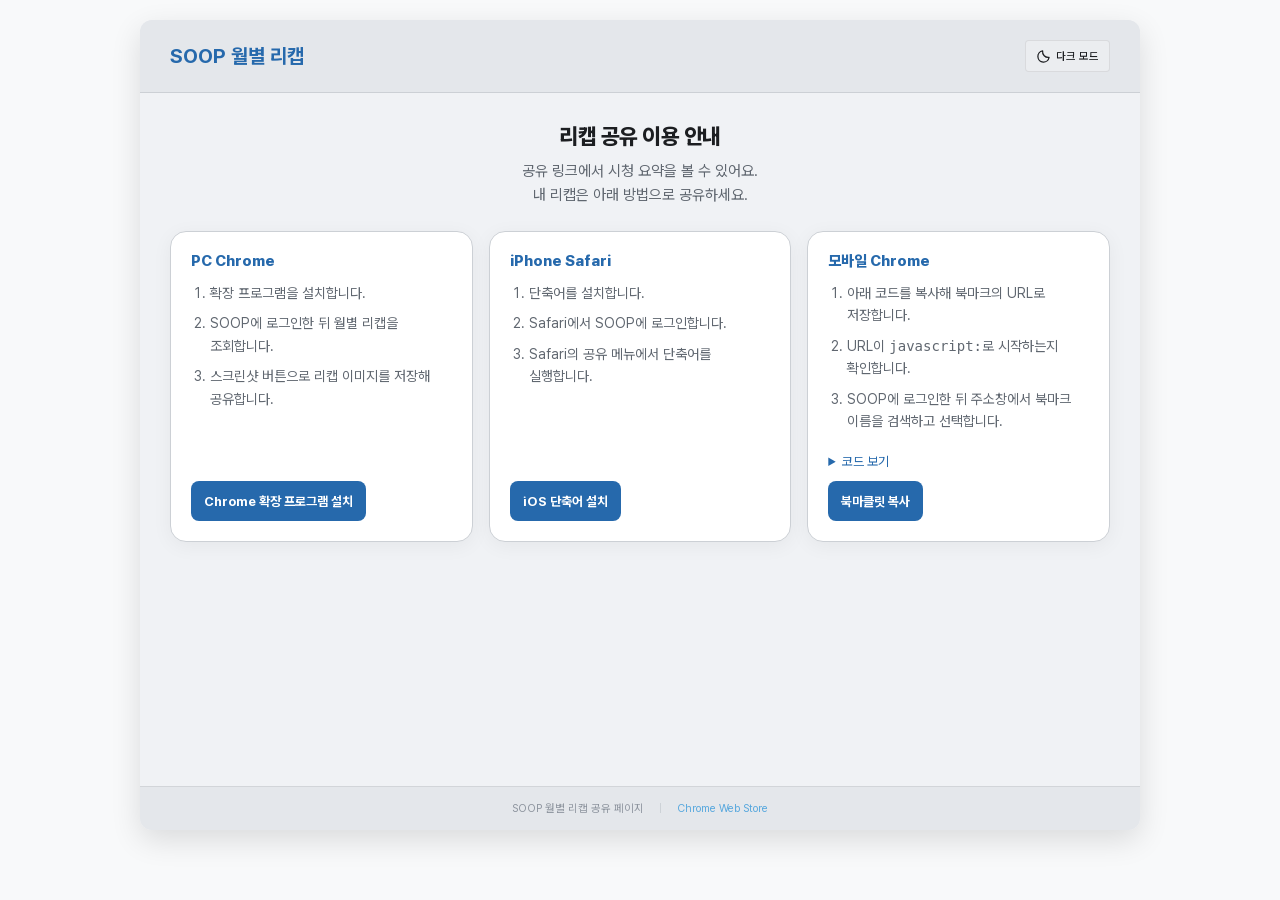
==== commit b7f6600f: "Update desktop recap guide for screenshot sharing" ====
--- a/share.html
+++ b/share.html
@@ -68,7 +68,7 @@
                         <ol>
                             <li>확장 프로그램을 설치합니다.</li>
                             <li>SOOP에 로그인한 뒤 월별 리캡을 조회합니다.</li>
-                            <li>공유 버튼을 눌러 메시지를 입력하고 링크를 만듭니다.</li>
+                            <li>스크린샷 버튼으로 리캡 이미지를 저장해 공유합니다.</li>
                         </ol>
                         <a class="share-start-action" href="https://chromewebstore.google.com/detail/soop-%EC%9B%94%EB%B3%84-%EB%A6%AC%EC%BA%A1/pncpjgfglndfmeamgbfjkdabogaikmio" target="_blank" rel="noreferrer noopener">Chrome 확장 프로그램 설치</a>
                     </section>
